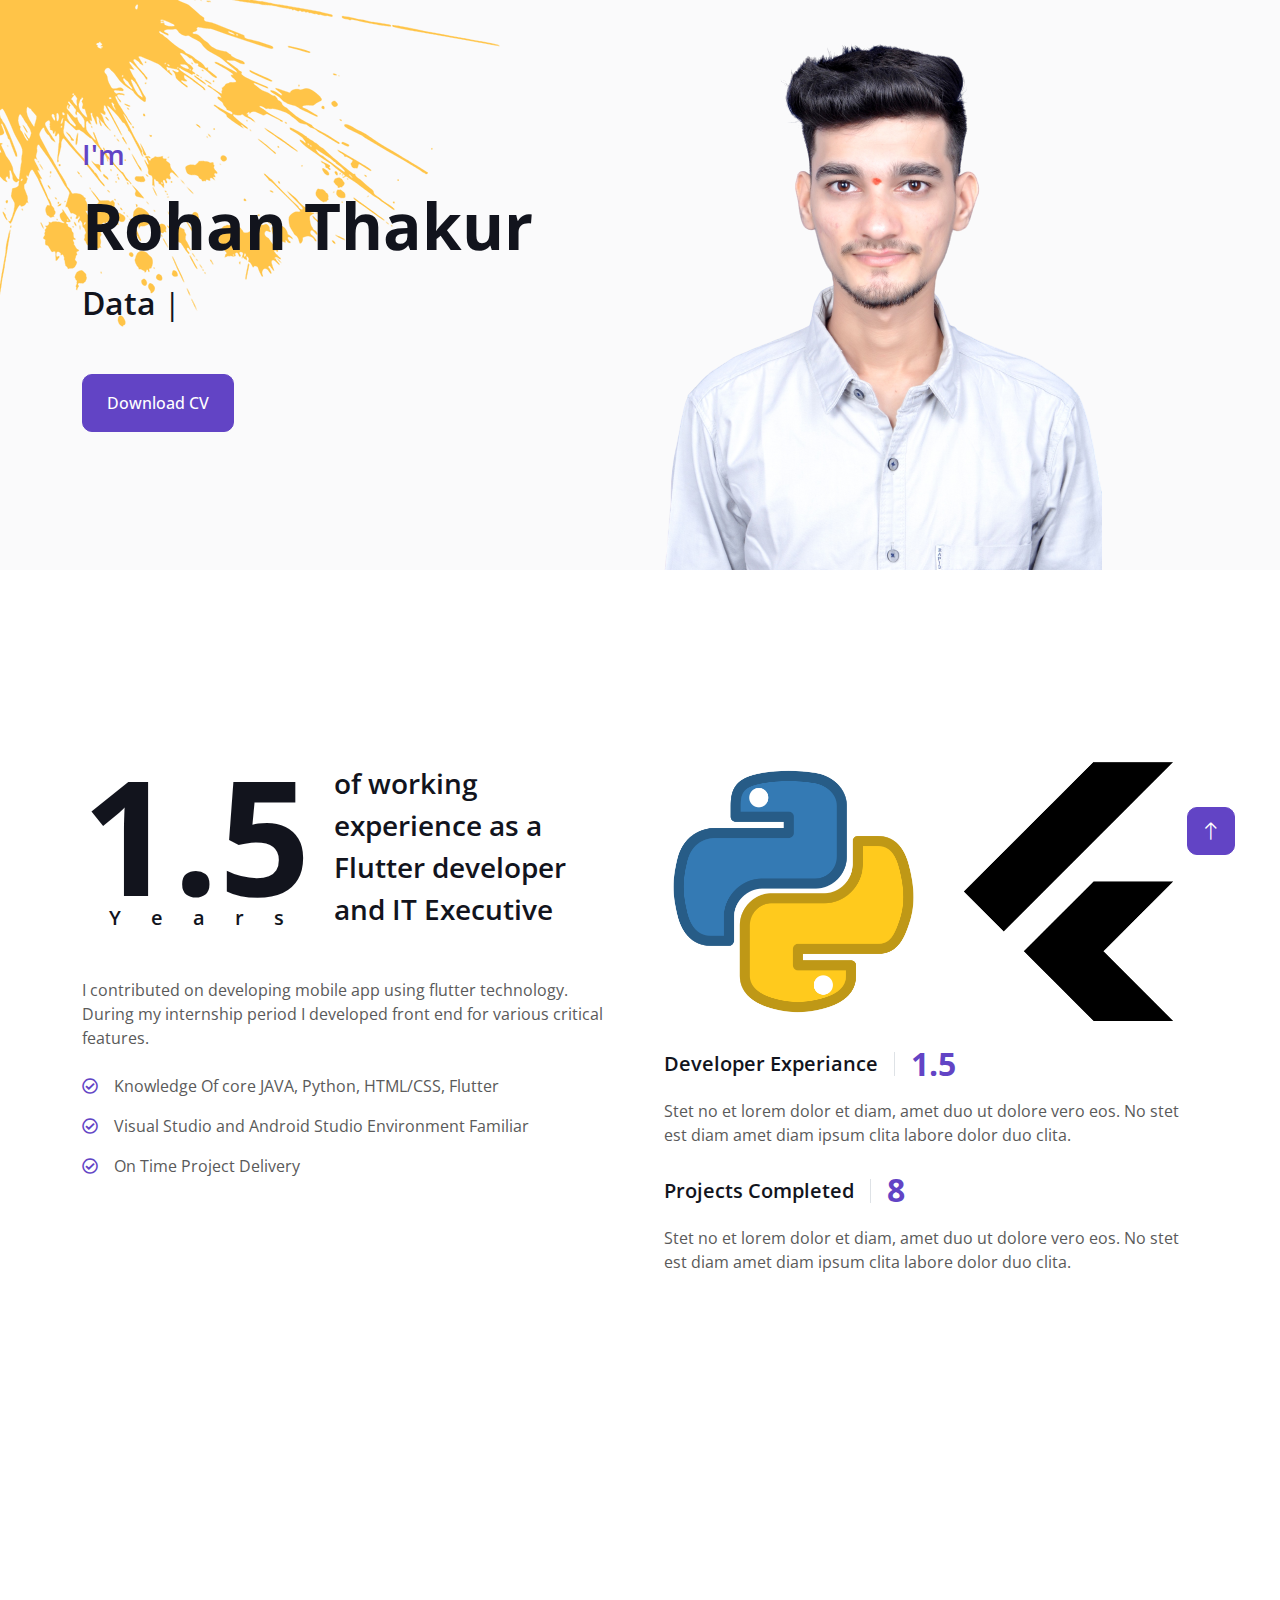
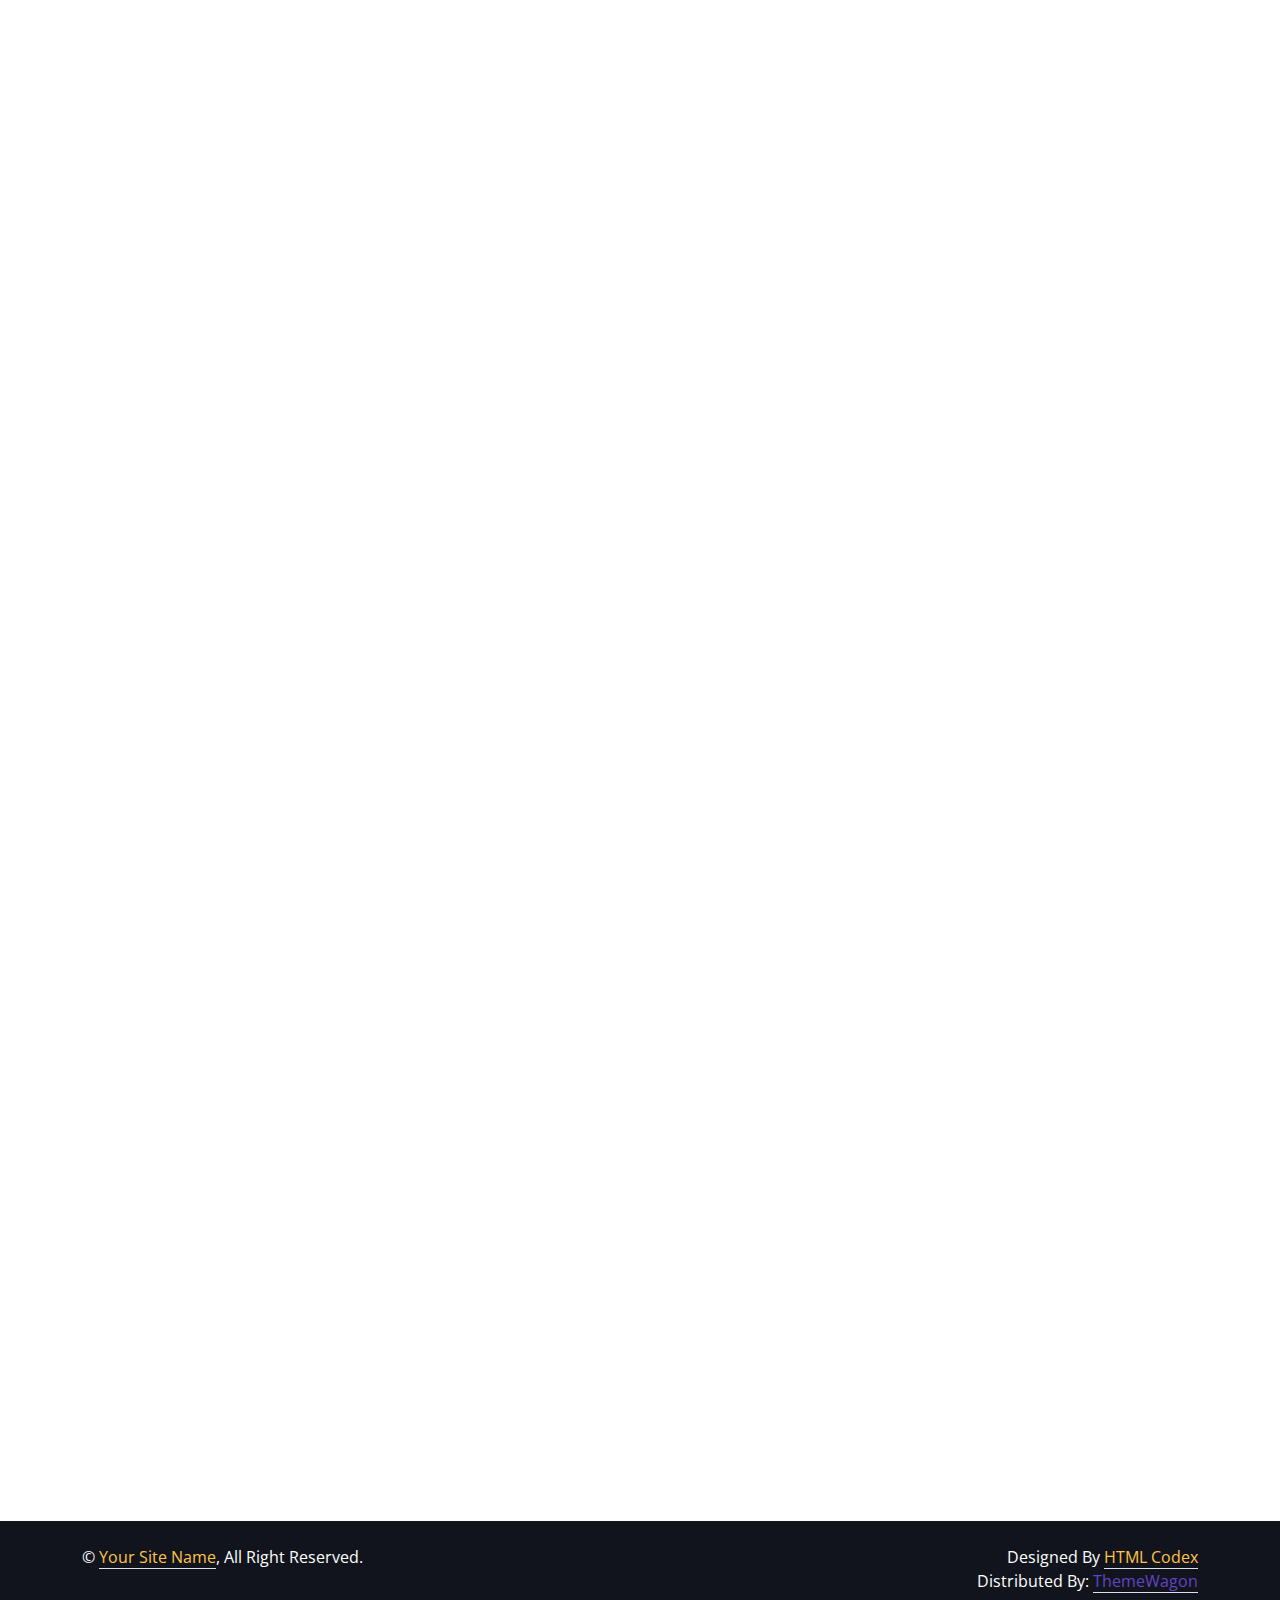
==== index.html @ e4839eb9 "first commit" ====
<!DOCTYPE html>
<html lang="en">

<head>
    <meta charset="utf-8">
    <title>Rohan Portfolio</title>
    <meta content="width=device-width, initial-scale=1.0" name="viewport">
    <meta content="" name="keywords">
    <meta content="" name="description">

    <!-- Favicon -->
    <link href="img/favicon.ico" rel="icon">

    <!-- Google Web Fonts -->
    <link rel="preconnect" href="https://fonts.googleapis.com">
    <link rel="preconnect" href="https://fonts.gstatic.com" crossorigin>
    <link href="https://fonts.googleapis.com/css2?family=Open+Sans:wght@400;500;600;700;800&display=swap" rel="stylesheet"> 

    <!-- Icon Font Stylesheet -->
    <link href="https://cdnjs.cloudflare.com/ajax/libs/font-awesome/5.10.0/css/all.min.css" rel="stylesheet">
    <link href="https://cdn.jsdelivr.net/npm/bootstrap-icons@1.4.1/font/bootstrap-icons.css" rel="stylesheet">

    <!-- Libraries Stylesheet -->
    <link href="lib/animate/animate.min.css" rel="stylesheet">
    <link href="lib/lightbox/css/lightbox.min.css" rel="stylesheet">
    <link href="lib/owlcarousel/assets/owl.carousel.min.css" rel="stylesheet">

    <!-- Customized Bootstrap Stylesheet -->
    <link href="css/bootstrap.min.css" rel="stylesheet">

    <!-- Template Stylesheet -->
    <link href="css/style.css" rel="stylesheet">
</head>

<body data-bs-spy="scroll" data-bs-target=".navbar" data-bs-offset="51">
    <!-- Spinner Start -->
    <div id="spinner" class="show bg-white position-fixed translate-middle w-100 vh-100 top-50 start-50 d-flex align-items-center justify-content-center">
        <div class="spinner-border text-primary" style="width: 3rem; height: 3rem;" role="status">
            <span class="sr-only">Loading...</span>
        </div>
    </div>
    <!-- Spinner End -->


    <!-- Navbar Start -->
    <nav class="navbar navbar-expand-lg bg-white navbar-light fixed-top shadow py-lg-0 px-4 px-lg-5 wow fadeIn" data-wow-delay="0.1s">
        <a href="index.html" class="navbar-brand d-block d-lg-none">
            <h1 class="text-primary fw-bold m-0">Rohan Thakur</h1>
        </a>
        <button type="button" class="navbar-toggler" data-bs-toggle="collapse" data-bs-target="#navbarCollapse">
            <span class="navbar-toggler-icon"></span>
        </button>
        <div class="collapse navbar-collapse justify-content-between py-4 py-lg-0" id="navbarCollapse">
            <div class="navbar-nav ms-auto py-0">
                <a href="#about" class="nav-item nav-link">About</a>
                <a href="#skill" class="nav-item nav-link">Skills</a>
            </div>
            <a href="index.html" class="navbar-brand bg-secondary py-3 px-4 mx-3 d-none d-lg-block">
                <h1 class="text-primary fw-bold m-0">Rohan Thakur</h1>
            </a>
            <div class="navbar-nav me-auto py-0">
                <a href="#project" class="nav-item nav-link">Projects</a>
                <a href="#contact" class="nav-item nav-link">Contact</a>
            </div>
        </div>
    </nav>
    <!-- Navbar End -->


    <!-- Header Start -->
    <div class="container-fluid bg-light my-6 mt-0" id="home">
        <div class="container">
            <div class="row g-5 align-items-center">
                <div class="col-lg-6 py-6 pb-0 pt-lg-0">
                    <h3 class="text-primary mb-3">I'm</h3>
                    <h1 class="display-3 mb-3">Rohan Thakur</h1>
                    <h2 class="typed-text-output d-inline"></h2>
                    <div class="typed-text d-none">Data Analyst, Web Developer, Flutter Developer, Python Developer</div>
                    <div class="d-flex align-items-center pt-5">
                        <a href="Rohan_Thakur_Resume.pdf" class="btn btn-primary py-3 px-4 me-5">Download CV</a>
                    </div>
                </div>
                <div class="col-lg-6">
                    <img class="img-fluid" src="img/profile.png" alt="">
                </div>
            </div>
        </div>
    </div>
    <!-- Header End -->

    <!-- About Start -->
    <div class="container-xxl py-6" id="about">
        <div class="container">
            <div class="row g-5">
                <div class="col-lg-6 wow fadeInUp" data-wow-delay="0.1s">
                    <div class="d-flex align-items-center mb-5">
                        <div class="years flex-shrink-0 text-center me-4">
                            <h1 class="display-1 mb-0">1.5</h1>
                            <h5 class="mb-0">Years</h5>
                        </div>
                        <h3 class="lh-base mb-0">of working experience as a Flutter developer and IT Executive</h3>
                    </div>
                    <p class="mb-4">I contributed on developing mobile app using flutter
                        technology. During my internship period I developed front end
                        for various critical features.
                        </p>
                    <p class="mb-3"><i class="far fa-check-circle text-primary me-3"></i>Knowledge Of core JAVA, Python, HTML/CSS, Flutter</p>
                    <p class="mb-3"><i class="far fa-check-circle text-primary me-3"></i>Visual Studio and Android Studio Environment Familiar
                    </p>
                    <p class="mb-3"><i class="far fa-check-circle text-primary me-3"></i>On Time Project Delivery</p>
                </div>
                <div class="col-lg-6 wow fadeInUp" data-wow-delay="0.5s">
                    <div class="row g-3 mb-4">
                        <div class="col-sm-6">
                            <img class="img-fluid rounded" src="img/about-1.png" alt="">
                        </div>
                        <div class="col-sm-6">
                            <img class="img-fluid rounded" src="img/about-2.png" alt="">
                        </div>
                    </div>
                    <div class="d-flex align-items-center mb-3">
                        <h5 class="border-end pe-3 me-3 mb-0">Developer Experiance</h5>
                        <h2 class="text-primary fw-bold mb-0" data-toggle="counter-up">1.5</h2>
                    </div>
                    <p class="mb-4">Stet no et lorem dolor et diam, amet duo ut dolore vero eos. No stet est diam amet diam ipsum clita labore dolor duo clita.</p>
                    <div class="d-flex align-items-center mb-3">
                        <h5 class="border-end pe-3 me-3 mb-0">Projects Completed</h5>
                        <h2 class="text-primary fw-bold mb-0" data-toggle="counter-up">8</h2>
                    </div>
                    <p class="mb-0">Stet no et lorem dolor et diam, amet duo ut dolore vero eos. No stet est diam amet diam ipsum clita labore dolor duo clita.</p>
                </div>
            </div>
        </div>
    </div>
    <!-- About End -->


    <!-- Expertise Start -->
    <div class="container-xxl py-6 pb-5" id="skill">
        <div class="container">
            <div class="row g-5">
                <div class="col-lg-6 wow fadeInUp" data-wow-delay="0.1s">
                    <h1 class="display-5 mb-5">Skills & Experience</h1>
                    <p class="mb-4">Stet no et lorem dolor et diam, amet duo ut dolore vero eos. No stet est diam rebum amet diam ipsum clita dolor duo clita sit.</p>
                    <h3 class="mb-4">My Skills</h3>
                    <div class="row align-items-center">
                        <div class="col-md-6">
                            <div class="skill mb-4">
                                <div class="d-flex justify-content-between">
                                    <h6 class="font-weight-bold">HTML</h6>
                                    <h6 class="font-weight-bold">95%</h6>
                                </div>
                                <div class="progress">
                                    <div class="progress-bar bg-primary" role="progressbar" aria-valuenow="95" aria-valuemin="0" aria-valuemax="100"></div>
                                </div>
                            </div>
                            <div class="skill mb-4">
                                <div class="d-flex justify-content-between">
                                    <h6 class="font-weight-bold">CSS</h6>
                                    <h6 class="font-weight-bold">90%</h6>
                                </div>
                                <div class="progress">
                                    <div class="progress-bar bg-danger" role="progressbar" aria-valuenow="90" aria-valuemin="0" aria-valuemax="100"></div>
                                </div>
                            </div>
                            <div class="skill mb-4">
                                <div class="d-flex justify-content-between">
                                    <h6 class="font-weight-bold">JavaScript</h6>
                                    <h6 class="font-weight-bold">95%</h6>
                                </div>
                                <div class="progress">
                                    <div class="progress-bar bg-dark" role="progressbar" aria-valuenow="95" aria-valuemin="0" aria-valuemax="100"></div>
                                </div>
                            </div>  
                        </div>
                        <div class="col-md-6">
                            <div class="skill mb-4">
                                <div class="d-flex justify-content-between">
                                    <h6 class="font-weight-bold">Wordpress</h6>
                                    <h6 class="font-weight-bold">90%</h6>
                                </div>
                                <div class="progress">
                                    <div class="progress-bar bg-danger" role="progressbar" aria-valuenow="90" aria-valuemin="0" aria-valuemax="100"></div>
                                </div>
                            </div>
                            <div class="skill mb-4">
                                <div class="d-flex justify-content-between">
                                    <h6 class="font-weight-bold">Python</h6>
                                    <h6 class="font-weight-bold">85%</h6>
                                </div>
                                <div class="progress">
                                    <div class="progress-bar bg-warning" role="progressbar" aria-valuenow="85" aria-valuemin="0" aria-valuemax="100"></div>
                                </div>
                            </div>
                           
                            <div class="skill mb-4">
                                <div class="d-flex justify-content-between">
                                    <h6 class="font-weight-bold">Flutter</h6>
                                    <h6 class="font-weight-bold">85%</h6>
                                </div>
                                <div class="progress">
                                    <div class="progress-bar bg-info" role="progressbar" aria-valuenow="85" aria-valuemin="0" aria-valuemax="100"></div>
                                </div>
                            </div>
                        </div>
                    </div>
                </div>
                <div class="col-lg-6 wow fadeInUp" data-wow-delay="0.5s">
                    <ul class="nav nav-pills rounded border border-2 border-primary mb-5">
                        <li class="nav-item w-50">
                            <button class="nav-link w-100 py-3 fs-5 active" data-bs-toggle="pill" href="#tab-1">Experience</button>
                        </li>
                        <li class="nav-item w-50">
                            <button class="nav-link w-100 py-3 fs-5" data-bs-toggle="pill" href="#tab-2">Education</button>
                        </li>
                    </ul>
                    <div class="tab-content">
                        <div id="tab-1" class="tab-pane fade show p-0 active">
                            <div class="row gy-5 gx-4">
                                <div class="col-sm-6">
                                    <h5>Flutter Developer</h5>
                                    <hr class="text-primary my-2">
                                    <p class="text-primary mb-1">2021 - 2022</p>
                                    <h6 class="mb-0">O2BIZZ Solutions</h6>
                                </div>
                                <div class="col-sm-6">
                                    <h5>IT Executive</h5>
                                    <hr class="text-primary my-2">
                                    <p class="text-primary mb-1">2022 - 2024</p>
                                    <h6 class="mb-0">EdIndia Foundation</h6>
                                </div>
                               
                            </div>
                        </div>
                        <div id="tab-2" class="tab-pane fade show p-0">
                            <div class="row gy-5 gx-4">
                                <div class="col-sm-6">
                                    <h5>Secondary School Certificate</h5>
                                    <hr class="text-primary my-2">
                                    <p class="text-primary mb-1">2015 - 2015</p>
                                    <h6 class="mb-0">Maharashtra State Board</h6>
                                </div>
                                <div class="col-sm-6">
                                    <h5>Higher Secondary School Certificate</h5>
                                    <hr class="text-primary my-2">
                                    <p class="text-primary mb-1">2015 - 2017</p>
                                    <h6 class="mb-0">Maharashtra State Board</h6>
                                </div>
                                <div class="col-sm-6">
                                    <h5>Bachler's</h5>
                                    <hr class="text-primary my-2">
                                    <p class="text-primary mb-1">2017 - 2020</p>
                                    <h6 class="mb-0">CKT, Panvel</h6>
                                </div>
                                <div class="col-sm-6">
                                    <h5>Master's</h5>
                                    <hr class="text-primary my-2">
                                    <p class="text-primary mb-1">2020 - 2022</p>
                                    <h6 class="mb-0">SIES, Nerul</h6>
                                </div>
                            </div>
                        </div>
                    </div>
                </div>
            </div>
        </div>
    </div>
    <!-- Expertise End -->


    <!-- Projects Start -->
    <div class="container-xxl py-6 pt-5" id="project">
        <div class="container">
            <div class="row g-5 mb-5 align-items-center wow fadeInUp" data-wow-delay="0.1s">
                <div class="col-lg-6">
                    <h1 class="display-5 mb-0">My Projects</h1>
                </div>
                <div class="col-lg-6 text-lg-end">
                    <ul class="list-inline mx-n3 mb-0" id="portfolio-flters">
                        <li class="mx-3 active" data-filter="*">All Projects</li>
                        <li class="mx-3" data-filter=".first">C#</li>
                        <li class="mx-3" data-filter=".second">Python</li>
                        <li class="mx-3" data-filter=".third">Flutter</li>

                    </ul>
                </div>
            </div>
            <div class="row g-4 portfolio-container wow fadeInUp" data-wow-delay="0.1s">
                <div class="col-lg-4 col-md-6 portfolio-item first">
                    <div class="portfolio-img rounded overflow-hidden">
                        <img class="img-fluid" src="img/project-1.jpg" alt="">
                        <div class="portfolio-btn">
                            <a class="btn btn-lg-square btn-outline-secondary border-2 mx-1" href="img/project-1.jpg" data-lightbox="portfolio"><i class="fa fa-eye"></i></a>
                            <a class="btn btn-lg-square btn-outline-secondary border-2 mx-1" href=""><i class="fa fa-link"></i></a>
                        </div>
                    </div>
                </div>
                <div class="col-lg-4 col-md-6 portfolio-item second">
                    <div class="portfolio-img rounded overflow-hidden">
                        <img class="img-fluid" src="img/project-2.jpg" alt="">
                        <div class="portfolio-btn">
                            <a class="btn btn-lg-square btn-outline-secondary border-2 mx-1" href="img/project-2.jpg" data-lightbox="portfolio"><i class="fa fa-eye"></i></a>
                            <a class="btn btn-lg-square btn-outline-secondary border-2 mx-1" href=""><i class="fa fa-link"></i></a>
                        </div>
                    </div>
                </div>
                <div class="col-lg-4 col-md-6 portfolio-item third">
                    <div class="portfolio-img rounded overflow-hidden">
                        <img class="img-fluid" src="img/project-3.jpg" alt="">
                        <div class="portfolio-btn">
                            <a class="btn btn-lg-square btn-outline-secondary border-2 mx-1" href="img/project-3.jpg" data-lightbox="portfolio"><i class="fa fa-eye"></i></a>
                            <a class="btn btn-lg-square btn-outline-secondary border-2 mx-1" href=""><i class="fa fa-link"></i></a>
                        </div>
                    </div>
                </div>
               
            </div>
        </div>
    </div>
    <!-- Projects End -->


    <!-- Contact Start -->
    <div class="container-xxl pb-5" id="contact">
        <div class="container py-5">
            <div class="row g-5 mb-5 wow fadeInUp" data-wow-delay="0.1s">
                <div class="col-lg-6">
                    <h1 class="display-5 mb-0">Let's Work Together</h1>
                </div>
            </div>
            <div class="row g-5">
                <div class="col-lg-5 col-md-6 wow fadeInUp" data-wow-delay="0.1s">
                    <p class="mb-2">My Home:</p>
                    <h3 class="fw-bold">716A, Chirner, Uran, 410206</h3>
                    <hr class="w-100">
                    <p class="mb-2">Call me:</p>
                    <h3 class="fw-bold">+91 9702616558</h3>
                    <hr class="w-100">
                    <p class="mb-2">Mail me:</p>
                    <h3 class="fw-bold">b4.rohan@gmail.com</h3>
                    <hr class="w-100">
                    <p class="mb-2">Follow me:</p>
                    <div class="d-flex pt-2">
                        <a class="btn btn-square btn-primary me-2" href=""><i class="fab fa-twitter"></i></a>
                        <a class="btn btn-square btn-primary me-2" href=""><i class="fab fa-facebook-f"></i></a>
                        <a class="btn btn-square btn-primary me-2" href=""><i class="fab fa-youtube"></i></a>
                        <a class="btn btn-square btn-primary me-2" href=""><i class="fab fa-linkedin-in"></i></a>
                    </div>
                </div>
                <div class="col-lg-7 col-md-6 wow fadeInUp" data-wow-delay="0.5s">
                    <div class="container-xxl pt-5 px-0">
                        <div class="bg-dark">
                            <iframe
                            src="https://www.google.com/maps/embed?pb=!1m18!1m12!1m3!1d3001156.4288297426!2d-78.01371936852176!3d42.72876761954724!2m3!1f0!2f0!3f0!3m2!1i1024!2i768!4f13.1!3m3!1m2!1s0x4ccc4bf0f123a5a9%3A0xddcfc6c1de189567!2sNew%20York%2C%20USA!5e0!3m2!1sen!2sbd!4v1603794290143!5m2!1sen!2sbd"
                            frameborder="0" style="width: 100%; height: 450px; border:0;" allowfullscreen="" aria-hidden="false"
                            tabindex="0"></iframe>
                        </div>
                    </div>
                </div>
            </div>
        </div>
    </div>
    <!-- Contact End -->


    <!-- Copyright Start -->
    <div class="container-fluid bg-dark text-white py-4">
            <div class="container">
                <div class="row">
                    <div class="col-md-6 text-center text-md-start mb-3 mb-md-0">
                        &copy; <a class="border-bottom text-secondary" href="#">Your Site Name</a>, All Right Reserved.
                    </div>
                    <div class="col-md-6 text-center text-md-end">
                        <!--/*** This template is free as long as you keep the footer author’s credit link/attribution link/backlink. If you'd like to use the template without the footer author’s credit link/attribution link/backlink, you can purchase the Credit Removal License from "https://htmlcodex.com/credit-removal". Thank you for your support. ***/-->
                        Designed By <a class="border-bottom text-secondary" href="https://htmlcodex.com">HTML Codex</a>
                        <br>Distributed By: <a class="border-bottom" href="https://themewagon.com" target="_blank">ThemeWagon</a>
                    </div>
                </div>
            </div>
        </div>
    </div>
    <!-- Copyright End -->


    <!-- Back to Top -->
    <a href="#" class="btn btn-lg btn-primary btn-lg-square back-to-top"><i class="bi bi-arrow-up"></i></a>


    <!-- JavaScript Libraries -->
    <script src="https://code.jquery.com/jquery-3.4.1.min.js"></script>
    <script src="https://cdn.jsdelivr.net/npm/bootstrap@5.0.0/dist/js/bootstrap.bundle.min.js"></script>
    <script src="lib/wow/wow.min.js"></script>
    <script src="lib/easing/easing.min.js"></script>
    <script src="lib/waypoints/waypoints.min.js"></script>
    <script src="lib/typed/typed.min.js"></script>
    <script src="lib/counterup/counterup.min.js"></script>
    <script src="lib/owlcarousel/owl.carousel.min.js"></script>
    <script src="lib/isotope/isotope.pkgd.min.js"></script>
    <script src="lib/lightbox/js/lightbox.min.js"></script>

    <!-- Template Javascript -->
    <script src="js/main.js"></script>
</body>

</html>
---- css/style.css ----
/********** Template CSS **********/
:root {
    --primary: #6244C5;
    --secondary: #FFC448;
    --light: #FAFAFB;
    --dark: #12141D;
}

.back-to-top {
    position: fixed;
    display: none;
    right: 45px;
    bottom: 45px;
    z-index: 99;
}

.my-6 {
    margin-top: 6rem;
    margin-bottom: 6rem;
}

.py-6 {
    padding-top: 6rem;
    padding-bottom: 6rem;
}


/*** Spinner ***/
#spinner {
    opacity: 0;
    visibility: hidden;
    transition: opacity .5s ease-out, visibility 0s linear .5s;
    z-index: 99999;
}

#spinner.show {
    transition: opacity .5s ease-out, visibility 0s linear 0s;
    visibility: visible;
    opacity: 1;
}


/*** Button ***/
.btn {
    font-weight: 500;
    transition: .5s;
}

.btn.btn-primary,
.btn.btn-secondary {
    color: #FFFFFF;
}

.btn-square {
    width: 38px;
    height: 38px;
}

.btn-sm-square {
    width: 32px;
    height: 32px;
}

.btn-lg-square {
    width: 48px;
    height: 48px;
}

.btn-square,
.btn-sm-square,
.btn-lg-square {
    padding: 0;
    display: flex;
    align-items: center;
    justify-content: center;
    font-weight: normal;
}


/*** Navbar ***/
.navbar.fixed-top {
    display: none;
    transition: .5s;
}

.navbar .navbar-nav .nav-link {
    padding: 20px 15px;
    color: var(--dark);
    font-size: 18px;
    font-weight: 600;
    outline: none;
}

.navbar .navbar-nav .nav-link:hover,
.navbar .navbar-nav .nav-link.active {
    color: var(--primary);
}

@media (max-width: 991.98px) {
    .navbar .navbar-nav .nav-link  {
        padding: 10px 0;
    }
}


/*** Header ***/
#home {
    margin-bottom: 6rem;
    background: url(../img/bg-header.png) left top no-repeat;
}

.typed-cursor {
    font-size: 30px;
    color: var(--dark);
}

.btn-play {
    position: relative;
    display: block;
    box-sizing: content-box;
    width: 16px;
    height: 26px;
    border-radius: 100%;
    border: none;
    outline: none !important;
    padding: 18px 20px 20px 28px;
    background: var(--primary);
}

.btn-play:before {
    content: "";
    position: absolute;
    z-index: 0;
    left: 50%;
    top: 50%;
    transform: translateX(-50%) translateY(-50%);
    display: block;
    width: 60px;
    height: 60px;
    background: var(--primary);
    border-radius: 100%;
    animation: pulse-border 1500ms ease-out infinite;
}

.btn-play:after {
    content: "";
    position: absolute;
    z-index: 1;
    left: 50%;
    top: 50%;
    transform: translateX(-50%) translateY(-50%);
    display: block;
    width: 60px;
    height: 60px;
    background: #FFFFFF;
    border-radius: 100%;
    transition: all 200ms;
}

.btn-play span {
    display: block;
    position: relative;
    z-index: 3;
    width: 0;
    height: 0;
    left: -1px;
    border-left: 16px solid var(--primary);
    border-top: 11px solid transparent;
    border-bottom: 11px solid transparent;
}

@keyframes pulse-border {
    0% {
        transform: translateX(-50%) translateY(-50%) translateZ(0) scale(1);
        opacity: 1;
    }

    100% {
        transform: translateX(-50%) translateY(-50%) translateZ(0) scale(2);
        opacity: 0;
    }
}

.modal-video .modal-dialog {
    position: relative;
    max-width: 800px;
    margin: 60px auto 0 auto;
}

.modal-video .modal-body {
    position: relative;
    padding: 0px;
}

.modal-video .close {
    position: absolute;
    width: 30px;
    height: 30px;
    right: 0px;
    top: -30px;
    z-index: 999;
    font-size: 30px;
    font-weight: normal;
    color: #FFFFFF;
    background: #000000;
    opacity: 1;
}


/*** About ***/
#about .years .display-1 {
    font-size: 10rem;
    line-height: 9rem;
}

#about .years h5 {
    letter-spacing: 30px;
    margin-right: -30px;
}


/*** Skills ***/
#skill .progress {
    height: 5px;
    border-radius: 5px;
}

#skill .progress .progress-bar {
    width: 0px;
    border-radius: 5px;
    transition: 3s;
}

#skill .nav-pills .nav-link {
    color: var(--dark);
}

#skill .nav-pills .nav-link.active {
    color: #FFFFFF;
}

#skill .tab-content hr {
    width: 30px;
}


/*** Service ***/
.service-item .bg-icon {
    width: 100px;
    height: 100px;
    display: flex;
    align-items: center;
    justify-content: center;
    background: url(../img/bg-icon.png) center center no-repeat;
    background-size: cover;
}


/*** Project Portfolio ***/
#portfolio-flters li {
    display: inline-block;
    font-weight: 500;
    color: var(--dark);
    cursor: pointer;
    transition: .5s;
    border-bottom: 2px solid transparent;
}

#portfolio-flters li:hover,
#portfolio-flters li.active {
    color: var(--primary);
    border-color: var(--primary);
}

.portfolio-img {
    position: relative;
}

.portfolio-btn {
    position: absolute;
    width: 100%;
    height: 100%;
    top: 0;
    left: 0;
    background: rgba(98, 68, 197, .9);
    display: flex;
    align-items: flex-end;
    justify-content: flex-start;
    padding: 30px;
    padding-bottom: 100px !important;
    opacity: 0;
    transition: .5s;
}

.portfolio-item:hover .portfolio-btn {
    opacity: 1;
    padding-bottom: 30px !important;
}


/*** Team ***/
.team-item img {
    transition: .5s;
}

.team-item:hover img {
    opacity: .7;
}

.team-item .team-text {
    position: absolute;
    left: 0;
    right: 60px;
    bottom: 30px;
    display: flex;
    align-items: center;
    justify-content: space-between;
    opacity: 0;
    transition: .5s;
}

.team-item:hover .team-text {
    right: 30px;
    opacity: 1;
}

.team-item .team-text div {
    transition: .5s;
}

.team-item:hover .team-text div {
    margin-left: 30px;
}


/*** Testimonial ***/
.testimonial-left,
.testimonial-right {
    position: relative;
}

.testimonial-left img,
.testimonial-right img {
    position: absolute;
    padding: 5px;
    border: 1px solid var(--secondary);
    border-radius: 70px;
}

.testimonial-left img:nth-child(1),
.testimonial-right img:nth-child(3) {
    width: 70px;
    height: 70px;
    top: 10%;
    left: 50%;
    transform: translateX(-50%);
}

.testimonial-left img:nth-child(2),
.testimonial-right img:nth-child(2) {
    width: 60px;
    height: 60px;
    top: 50%;
    left: 10%;
    transform: translateY(-50%);
}

.testimonial-left img:nth-child(3),
.testimonial-right img:nth-child(1) {
    width: 50px;
    height: 50px;
    bottom: 10%;
    right: 10%;
}

.testimonial-carousel .owl-item img {
    width: 120px;
    height: 120px;
}

.testimonial-carousel .testimonial-icon {
    position: absolute;
    width: 40px;
    height: 40px;
    left: 50%;
    bottom: -15px;
    transform: translateX(-50%);
    display: flex;
    align-items: center;
    justify-content: center;
    background: #FFFFFF;
    border: 1px solid var(--secondary);
    border-radius: 60px;
}

.testimonial-carousel .owl-dots {
    height: 40px;
    margin-top: 25px;
    display: flex;
    align-items: center;
    justify-content: center;
}

.testimonial-carousel .owl-dot {
    position: relative;
    display: inline-block;
    margin: 0 5px;
    width: 30px;
    height: 30px;
    background: #FFFFFF;
    border: 2px solid var(--secondary);
    border-radius: 30px;
    transition: .5s;
}

.testimonial-carousel .owl-dot::after {
    position: absolute;
    content: "";
    width: 16px;
    height: 16px;
    top: 5px;
    left: 5px;
    border-radius: 16px;
    background: var(--secondary);
    transition: .5s;
}

.testimonial-carousel .owl-dot.active::after {
    background: var(--primary);
}
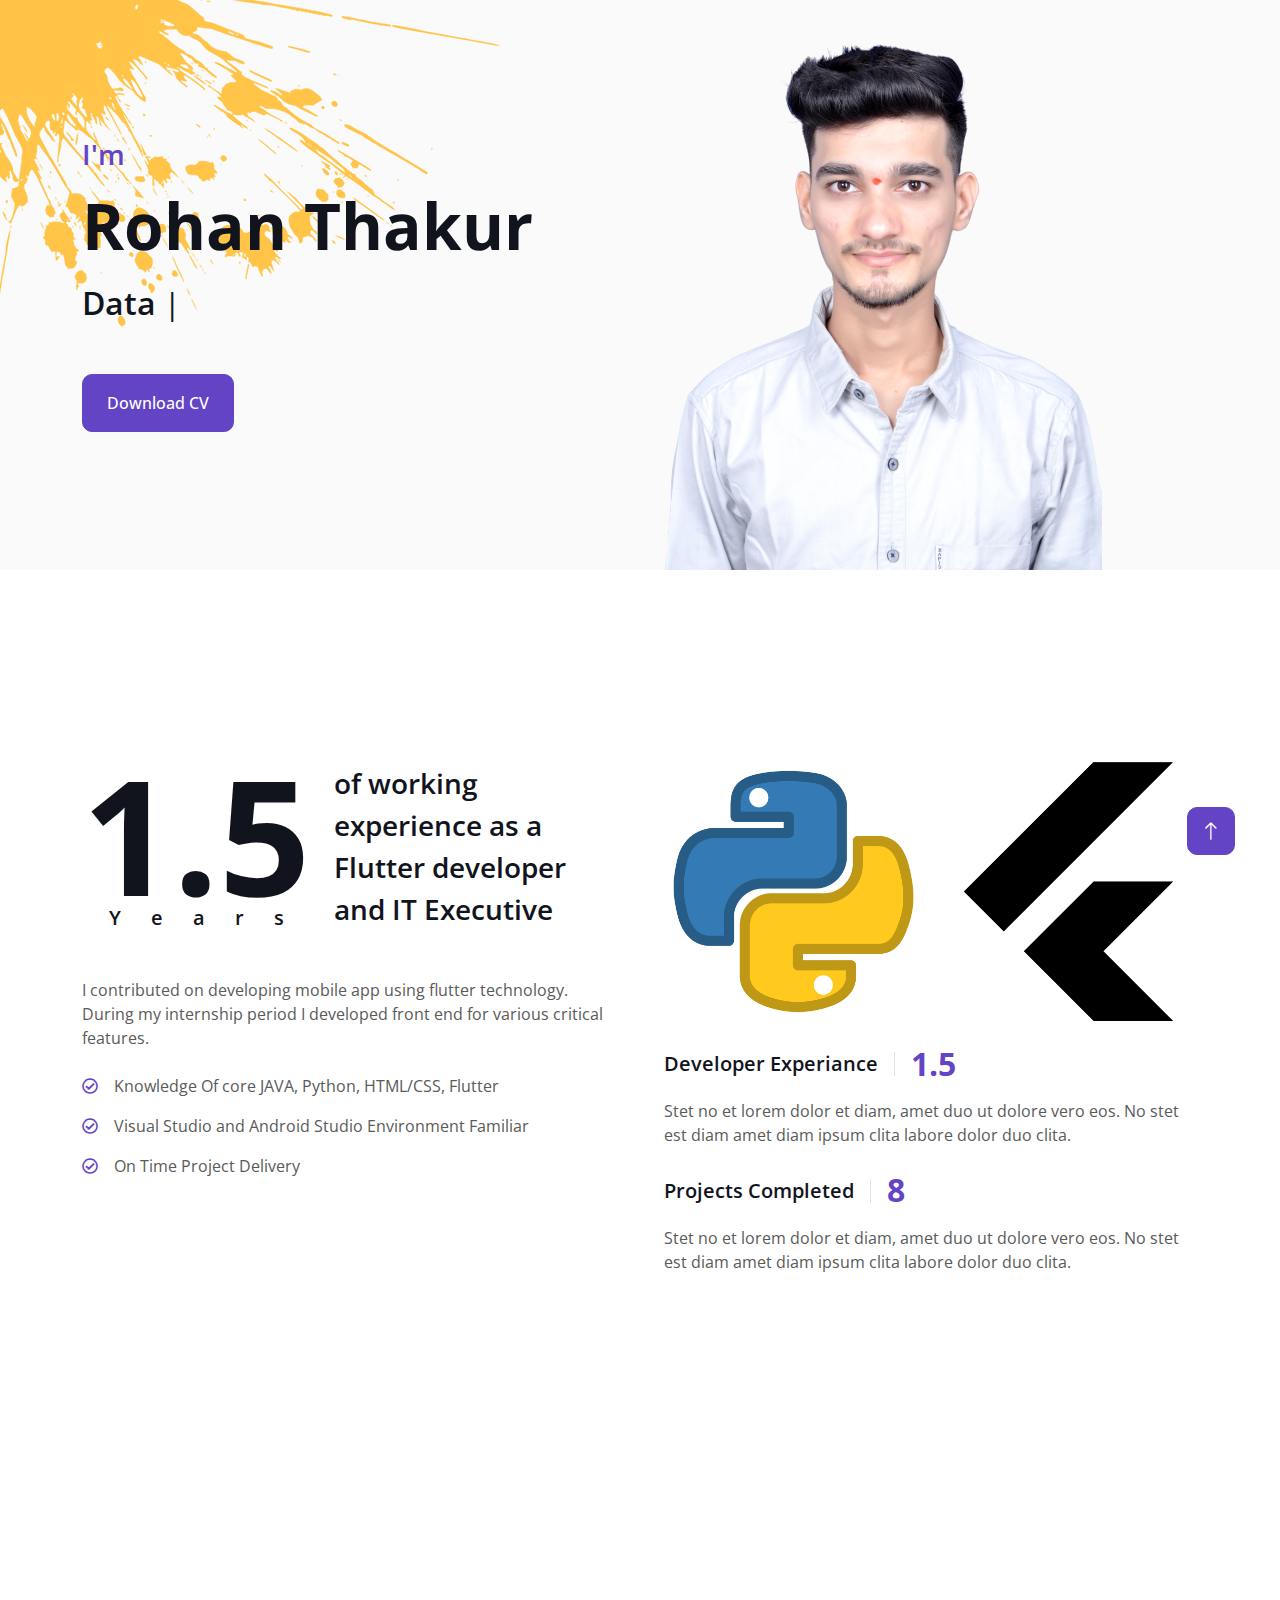
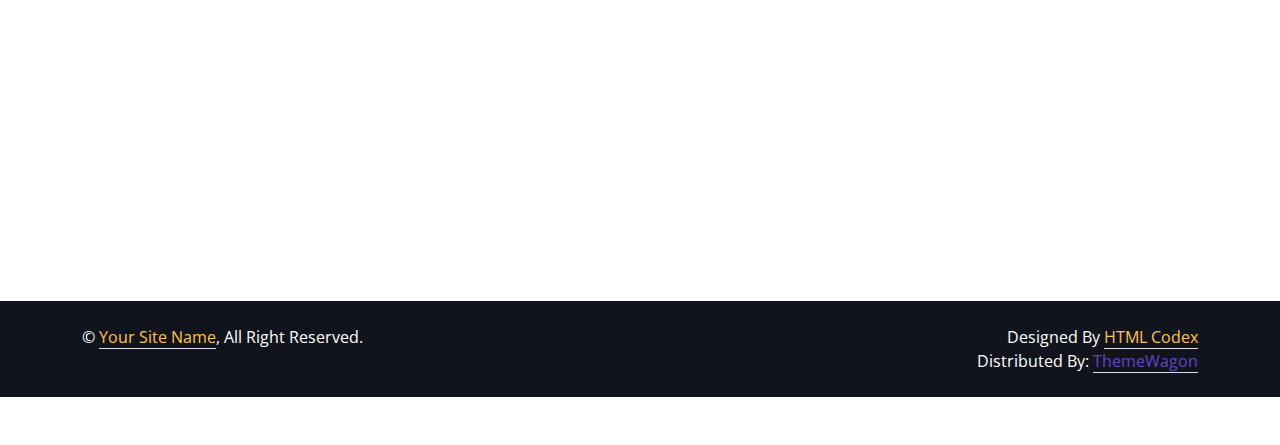
==== commit 2b7869dd: "change 1" ====
--- a/index.html
+++ b/index.html
@@ -313,7 +313,33 @@
                         </div>
                     </div>
                 </div>
-               
+                <div class="col-lg-4 col-md-6 portfolio-item second">
+                    <div class="portfolio-img rounded overflow-hidden">
+                        <img class="img-fluid" src="img/project-4.jpg" alt="">
+                        <div class="portfolio-btn">
+                            <a class="btn btn-lg-square btn-outline-secondary border-2 mx-1" href="img/project-4.jpg" data-lightbox="portfolio"><i class="fa fa-eye"></i></a>
+                            <a class="btn btn-lg-square btn-outline-secondary border-2 mx-1" href=""><i class="fa fa-link"></i></a>
+                        </div>
+                    </div>
+                </div>
+                <div class="col-lg-4 col-md-6 portfolio-item first">
+                    <div class="portfolio-img rounded overflow-hidden">
+                        <img class="img-fluid" src="img/project-3.jpg" alt="">
+                        <div class="portfolio-btn">
+                            <a class="btn btn-lg-square btn-outline-secondary border-2 mx-1" href="img/project-3.jpg" data-lightbox="portfolio"><i class="fa fa-eye"></i></a>
+                            <a class="btn btn-lg-square btn-outline-secondary border-2 mx-1" href=""><i class="fa fa-link"></i></a>
+                        </div>
+                    </div>
+                </div>
+                <div class="col-lg-4 col-md-6 portfolio-item third">
+                    <div class="portfolio-img rounded overflow-hidden">
+                        <img class="img-fluid" src="img/project-6.jpg" alt="">
+                        <div class="portfolio-btn">
+                            <a class="btn btn-lg-square btn-outline-secondary border-2 mx-1" href="img/project-6.jpg" data-lightbox="portfolio"><i class="fa fa-eye"></i></a>
+                            <a class="btn btn-lg-square btn-outline-secondary border-2 mx-1" href=""><i class="fa fa-link"></i></a>
+                        </div>
+                    </div>
+                </div>
             </div>
         </div>
     </div>
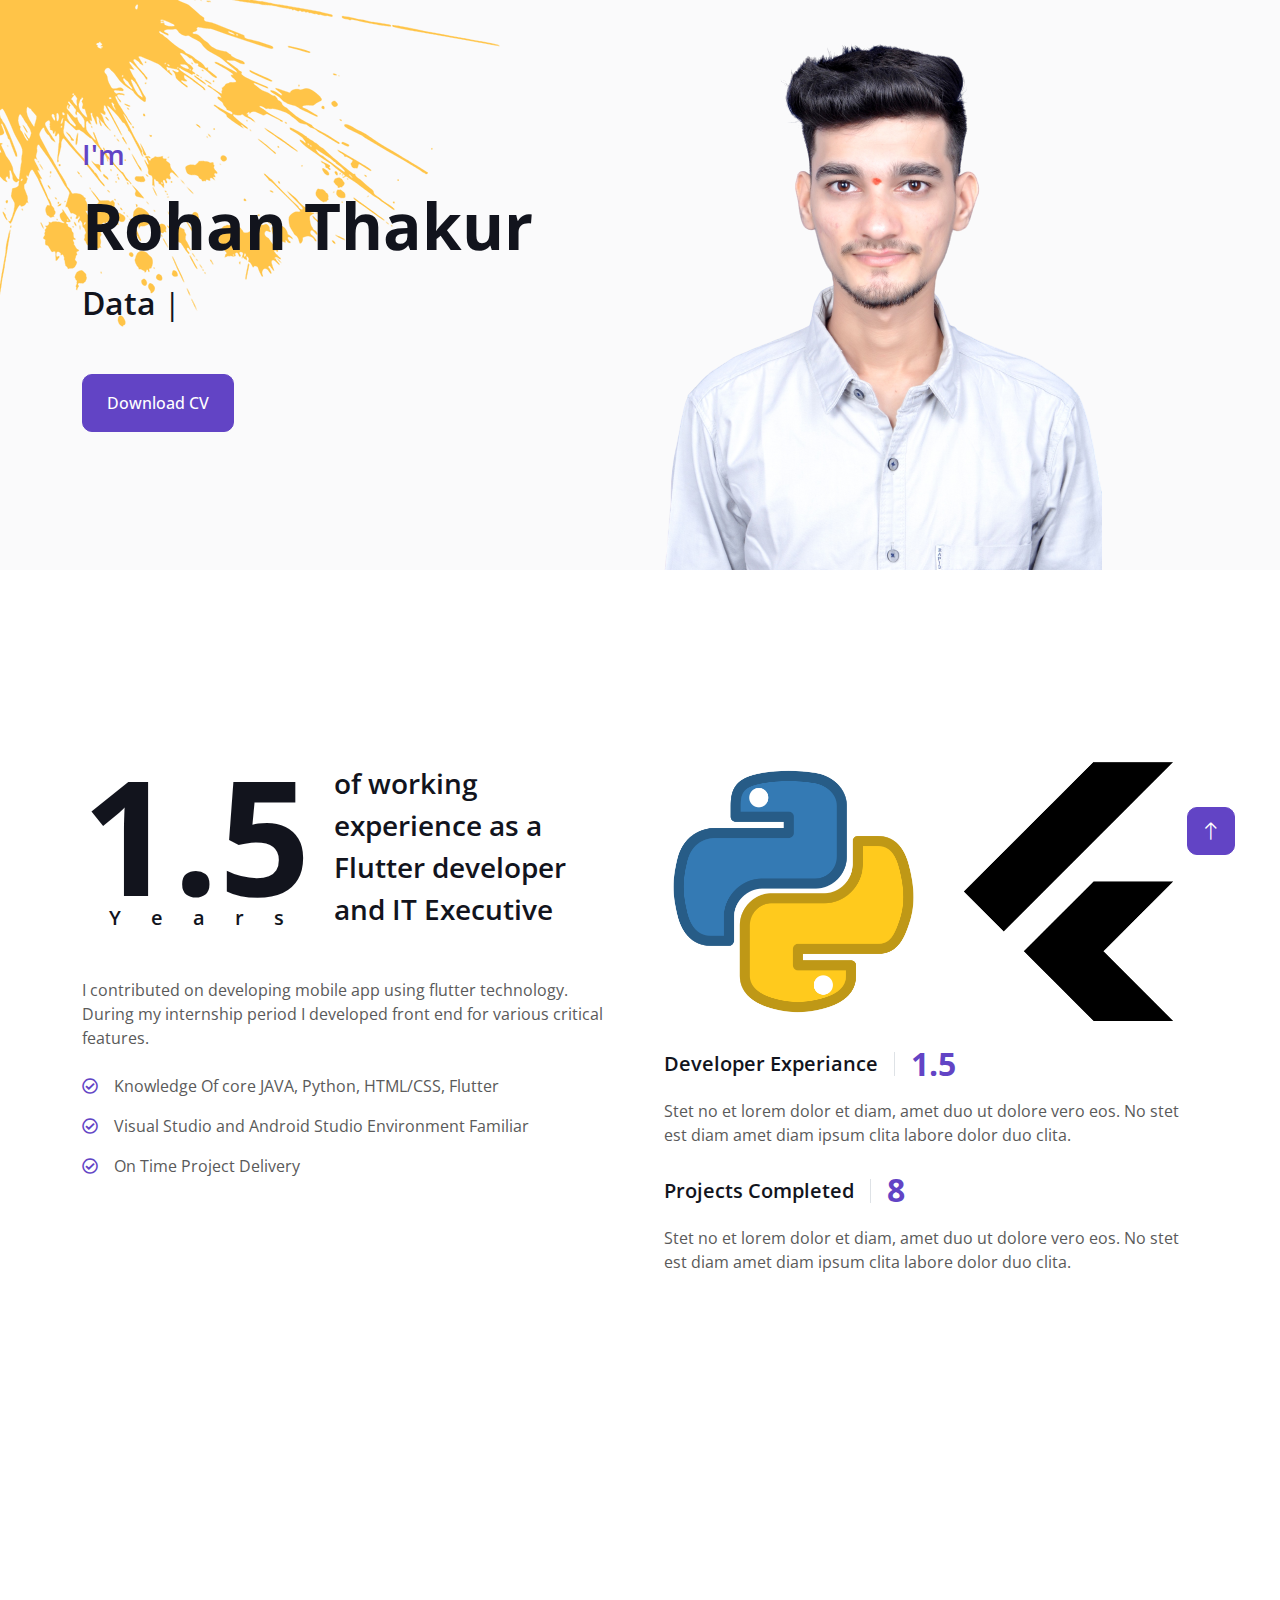
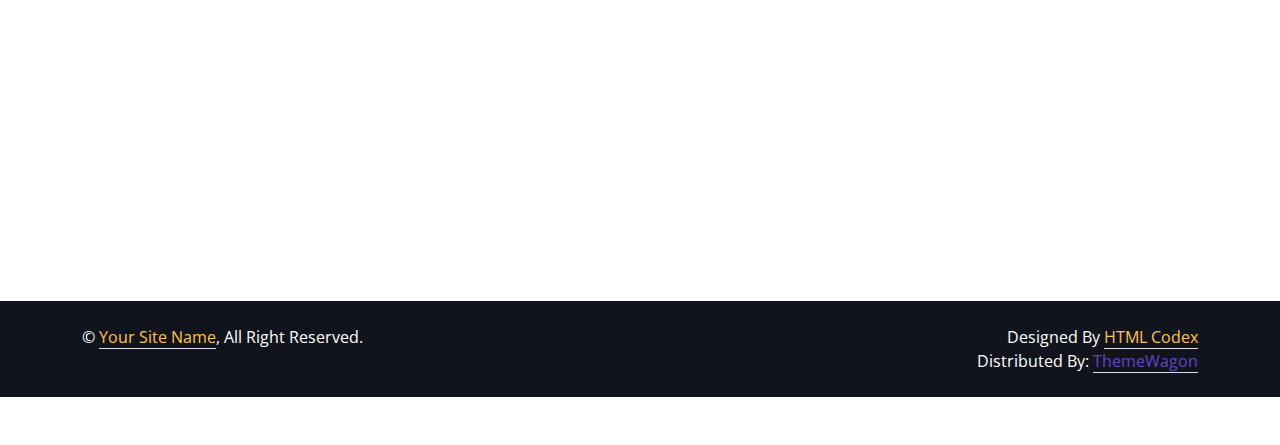
==== commit e53b0ee8: "link chnage" ====
--- a/index.html
+++ b/index.html
@@ -367,19 +367,16 @@
                     <hr class="w-100">
                     <p class="mb-2">Follow me:</p>
                     <div class="d-flex pt-2">
-                        <a class="btn btn-square btn-primary me-2" href=""><i class="fab fa-twitter"></i></a>
-                        <a class="btn btn-square btn-primary me-2" href=""><i class="fab fa-facebook-f"></i></a>
-                        <a class="btn btn-square btn-primary me-2" href=""><i class="fab fa-youtube"></i></a>
-                        <a class="btn btn-square btn-primary me-2" href=""><i class="fab fa-linkedin-in"></i></a>
+                        <a class="btn btn-square btn-primary me-2" href="https://twitter.com/thakurrohan476"><i class="fab fa-twitter"></i></a>
+                        <a class="btn btn-square btn-primary me-2" href="https://www.facebook.com/darkginka"><i class="fab fa-facebook-f"></i></a>
+                        <a class="btn btn-square btn-primary me-2" href="https://www.instagram.com/iam_thakur__/"><i class="fab fa-instagram"></i></a>
+                        <a class="btn btn-square btn-primary me-2" href="https://www.linkedin.com/in/rohan-kiran-thakur/"><i class="fab fa-linkedin-in"></i></a>
                     </div>
                 </div>
                 <div class="col-lg-7 col-md-6 wow fadeInUp" data-wow-delay="0.5s">
                     <div class="container-xxl pt-5 px-0">
                         <div class="bg-dark">
-                            <iframe
-                            src="https://www.google.com/maps/embed?pb=!1m18!1m12!1m3!1d3001156.4288297426!2d-78.01371936852176!3d42.72876761954724!2m3!1f0!2f0!3f0!3m2!1i1024!2i768!4f13.1!3m3!1m2!1s0x4ccc4bf0f123a5a9%3A0xddcfc6c1de189567!2sNew%20York%2C%20USA!5e0!3m2!1sen!2sbd!4v1603794290143!5m2!1sen!2sbd"
-                            frameborder="0" style="width: 100%; height: 450px; border:0;" allowfullscreen="" aria-hidden="false"
-                            tabindex="0"></iframe>
+                            <iframe src="https://www.google.com/maps/embed?pb=!1m18!1m12!1m3!1d943.8600604919865!2d73.05311812918055!3d18.86754096824615!2m3!1f0!2f0!3f0!3m2!1i1024!2i768!4f13.1!3m3!1m2!1s0x3be7df6e649a5e9d%3A0x71d2cce48ab74778!2sRohan%20Thakur%20Home!5e0!3m2!1sen!2sin!4v1660116796197!5m2!1sen!2sin" width="600" height="450" style="border:0;" allowfullscreen="" loading="lazy" referrerpolicy="no-referrer-when-downgrade"></iframe>
                         </div>
                     </div>
                 </div>
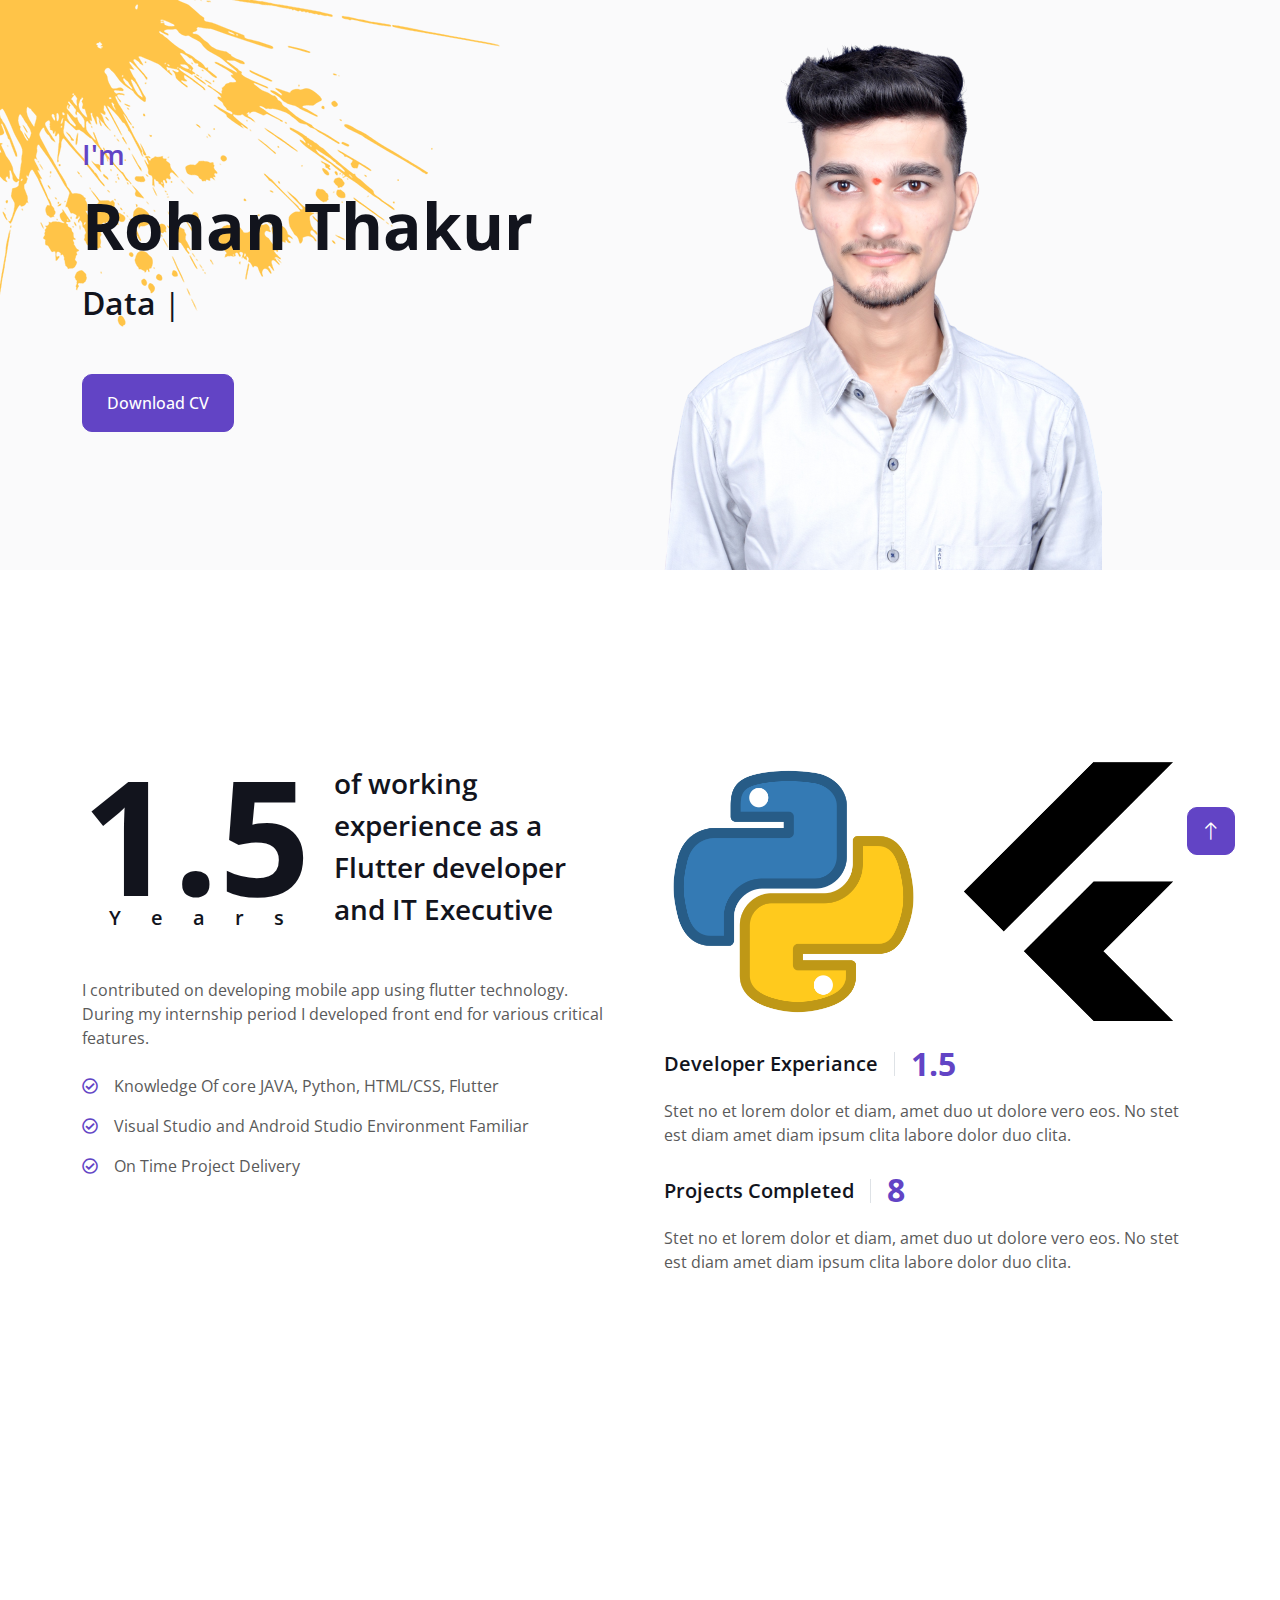
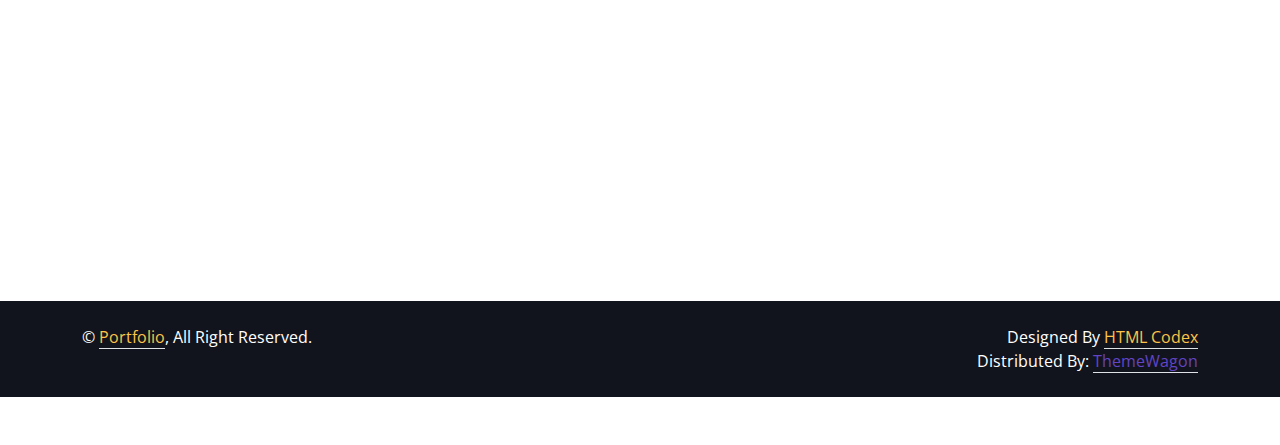
==== commit e337fadb: "Update index.html" ====
--- a/index.html
+++ b/index.html
@@ -391,7 +391,7 @@
             <div class="container">
                 <div class="row">
                     <div class="col-md-6 text-center text-md-start mb-3 mb-md-0">
-                        &copy; <a class="border-bottom text-secondary" href="#">Your Site Name</a>, All Right Reserved.
+                        &copy; <a class="border-bottom text-secondary" href="#">Portfolio</a>, All Right Reserved.
                     </div>
                     <div class="col-md-6 text-center text-md-end">
                         <!--/*** This template is free as long as you keep the footer author’s credit link/attribution link/backlink. If you'd like to use the template without the footer author’s credit link/attribution link/backlink, you can purchase the Credit Removal License from "https://htmlcodex.com/credit-removal". Thank you for your support. ***/-->
@@ -425,4 +425,4 @@
     <script src="js/main.js"></script>
 </body>
 
-</html>+</html>
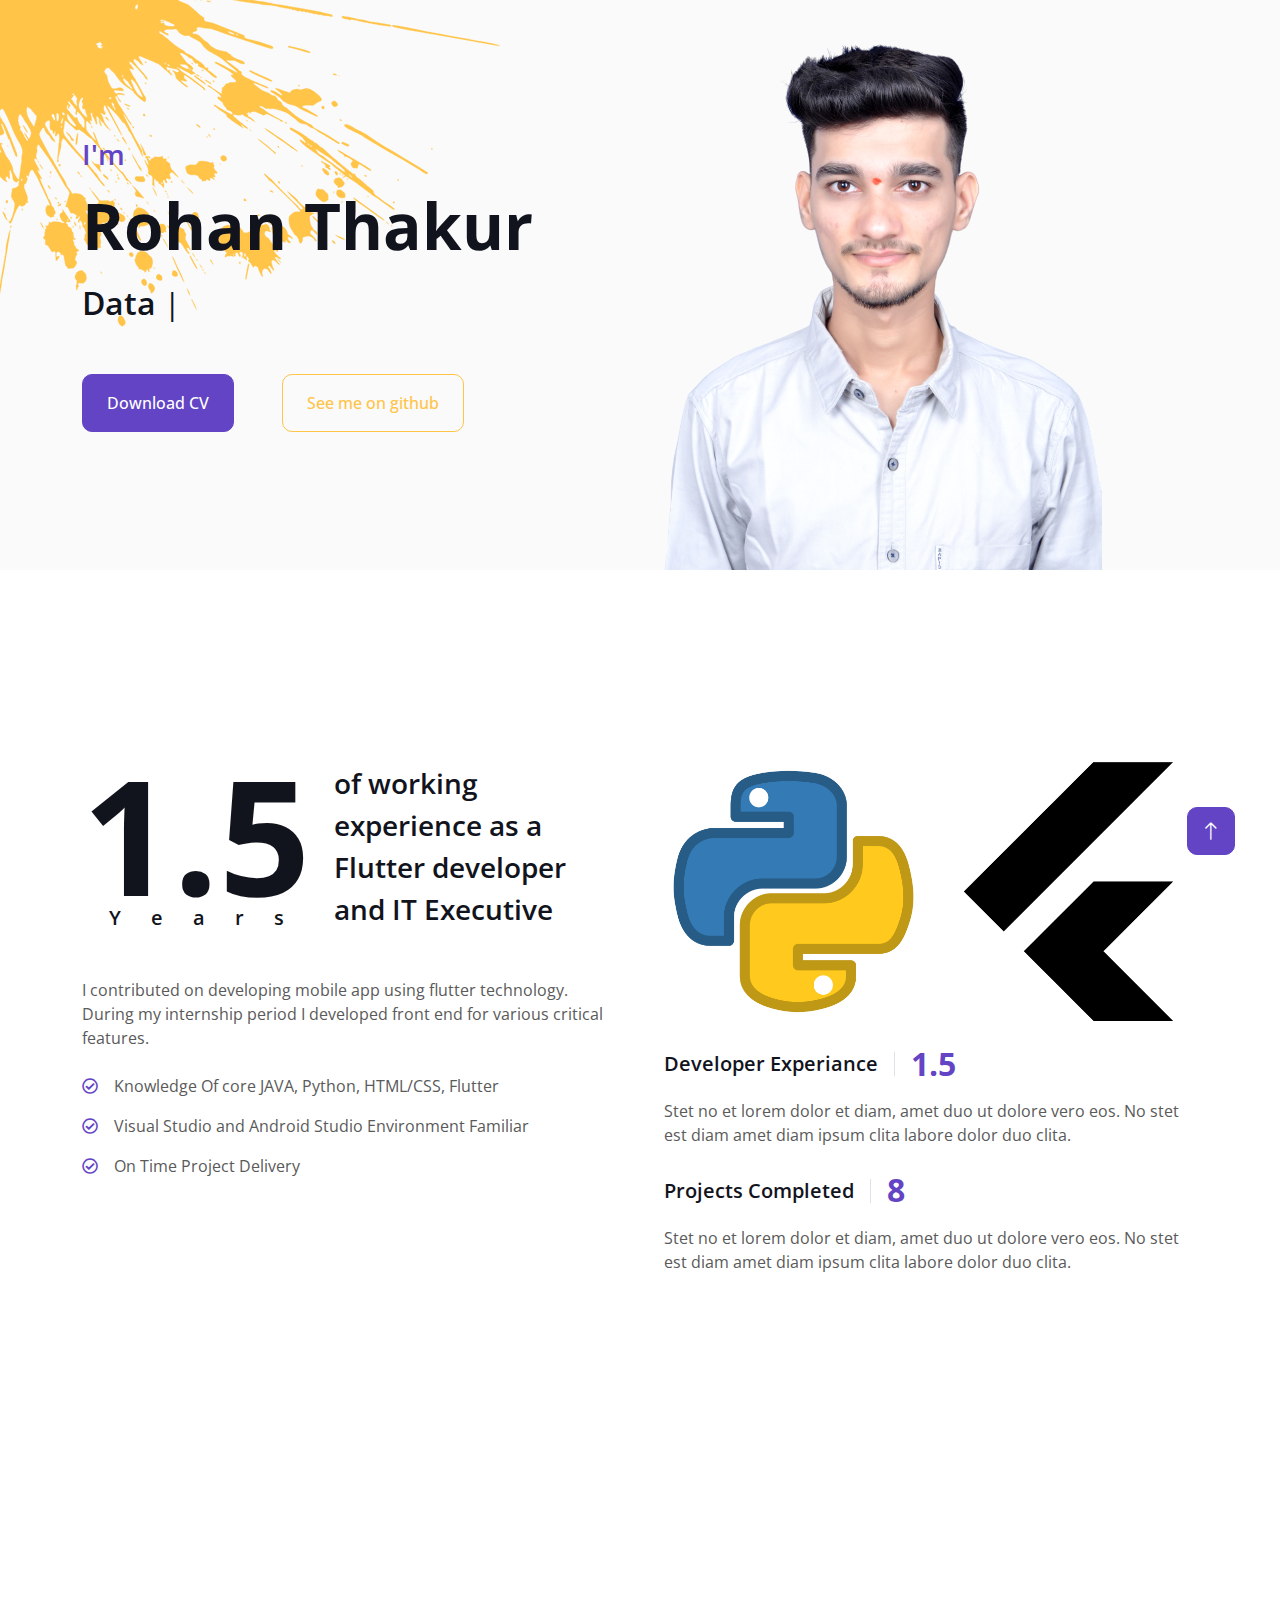
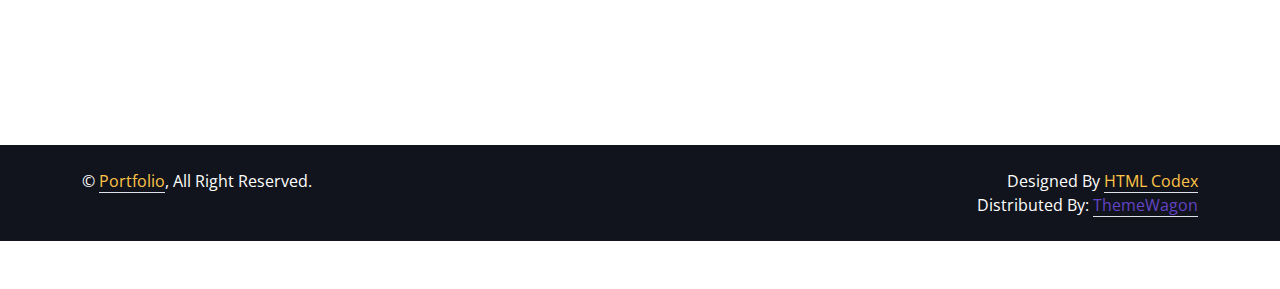
==== commit aaa057d0: "link icon" ====
--- a/index.html
+++ b/index.html
@@ -78,6 +78,7 @@
                     <div class="typed-text d-none">Data Analyst, Web Developer, Flutter Developer, Python Developer</div>
                     <div class="d-flex align-items-center pt-5">
                         <a href="Rohan_Thakur_Resume.pdf" class="btn btn-primary py-3 px-4 me-5">Download CV</a>
+                        <a href="https://github.com/darkginka" class="btn btn-outline-secondary py-3 px-4 me-5">See me on github</a>
                     </div>
                 </div>
                 <div class="col-lg-6">
@@ -300,11 +301,11 @@
                         <img class="img-fluid" src="img/project-2.jpg" alt="">
                         <div class="portfolio-btn">
                             <a class="btn btn-lg-square btn-outline-secondary border-2 mx-1" href="img/project-2.jpg" data-lightbox="portfolio"><i class="fa fa-eye"></i></a>
-                            <a class="btn btn-lg-square btn-outline-secondary border-2 mx-1" href=""><i class="fa fa-link"></i></a>
-                        </div>
-                    </div>
-                </div>
-                <div class="col-lg-4 col-md-6 portfolio-item third">
+                            <a class="btn btn-lg-square btn-outline-secondary border-2 mx-1" href="https://github.com/darkginka/Disease-Based-Diet-Recommanded-System"><i class="fa fa-link"></i></a>
+                        </div>
+                    </div>
+                </div>
+                <div class="col-lg-4 col-md-6 portfolio-item first">
                     <div class="portfolio-img rounded overflow-hidden">
                         <img class="img-fluid" src="img/project-3.jpg" alt="">
                         <div class="portfolio-btn">
@@ -313,21 +314,21 @@
                         </div>
                     </div>
                 </div>
+                <div class="col-lg-4 col-md-6 portfolio-item third">
+                    <div class="portfolio-img rounded overflow-hidden">
+                        <img class="img-fluid" src="img/project-4.png" alt="">
+                        <div class="portfolio-btn">
+                            <a class="btn btn-lg-square btn-outline-secondary border-2 mx-1" href="img/project-4.jpg" data-lightbox="portfolio"><i class="fa fa-eye"></i></a>
+                            <a class="btn btn-lg-square btn-outline-secondary border-2 mx-1" href="https://github.com/darkginka/Demo-Flutter-App"><i class="fa fa-link"></i></a>
+                        </div>
+                    </div>
+                </div>
                 <div class="col-lg-4 col-md-6 portfolio-item second">
                     <div class="portfolio-img rounded overflow-hidden">
-                        <img class="img-fluid" src="img/project-4.jpg" alt="">
-                        <div class="portfolio-btn">
-                            <a class="btn btn-lg-square btn-outline-secondary border-2 mx-1" href="img/project-4.jpg" data-lightbox="portfolio"><i class="fa fa-eye"></i></a>
-                            <a class="btn btn-lg-square btn-outline-secondary border-2 mx-1" href=""><i class="fa fa-link"></i></a>
-                        </div>
-                    </div>
-                </div>
-                <div class="col-lg-4 col-md-6 portfolio-item first">
-                    <div class="portfolio-img rounded overflow-hidden">
-                        <img class="img-fluid" src="img/project-3.jpg" alt="">
+                        <img class="img-fluid" src="img/project-5.png" alt="">
                         <div class="portfolio-btn">
                             <a class="btn btn-lg-square btn-outline-secondary border-2 mx-1" href="img/project-3.jpg" data-lightbox="portfolio"><i class="fa fa-eye"></i></a>
-                            <a class="btn btn-lg-square btn-outline-secondary border-2 mx-1" href=""><i class="fa fa-link"></i></a>
+                            <a class="btn btn-lg-square btn-outline-secondary border-2 mx-1" href="https://github.com/darkginka/Books-For-Referance"><i class="fa fa-link"></i></a>
                         </div>
                     </div>
                 </div>
@@ -336,7 +337,7 @@
                         <img class="img-fluid" src="img/project-6.jpg" alt="">
                         <div class="portfolio-btn">
                             <a class="btn btn-lg-square btn-outline-secondary border-2 mx-1" href="img/project-6.jpg" data-lightbox="portfolio"><i class="fa fa-eye"></i></a>
-                            <a class="btn btn-lg-square btn-outline-secondary border-2 mx-1" href=""><i class="fa fa-link"></i></a>
+                            <a class="btn btn-lg-square btn-outline-secondary border-2 mx-1" href="https://github.com/darkginka/Brother-Barbershop-Andrioid-App"><i class="fa fa-link"></i></a>
                         </div>
                     </div>
                 </div>
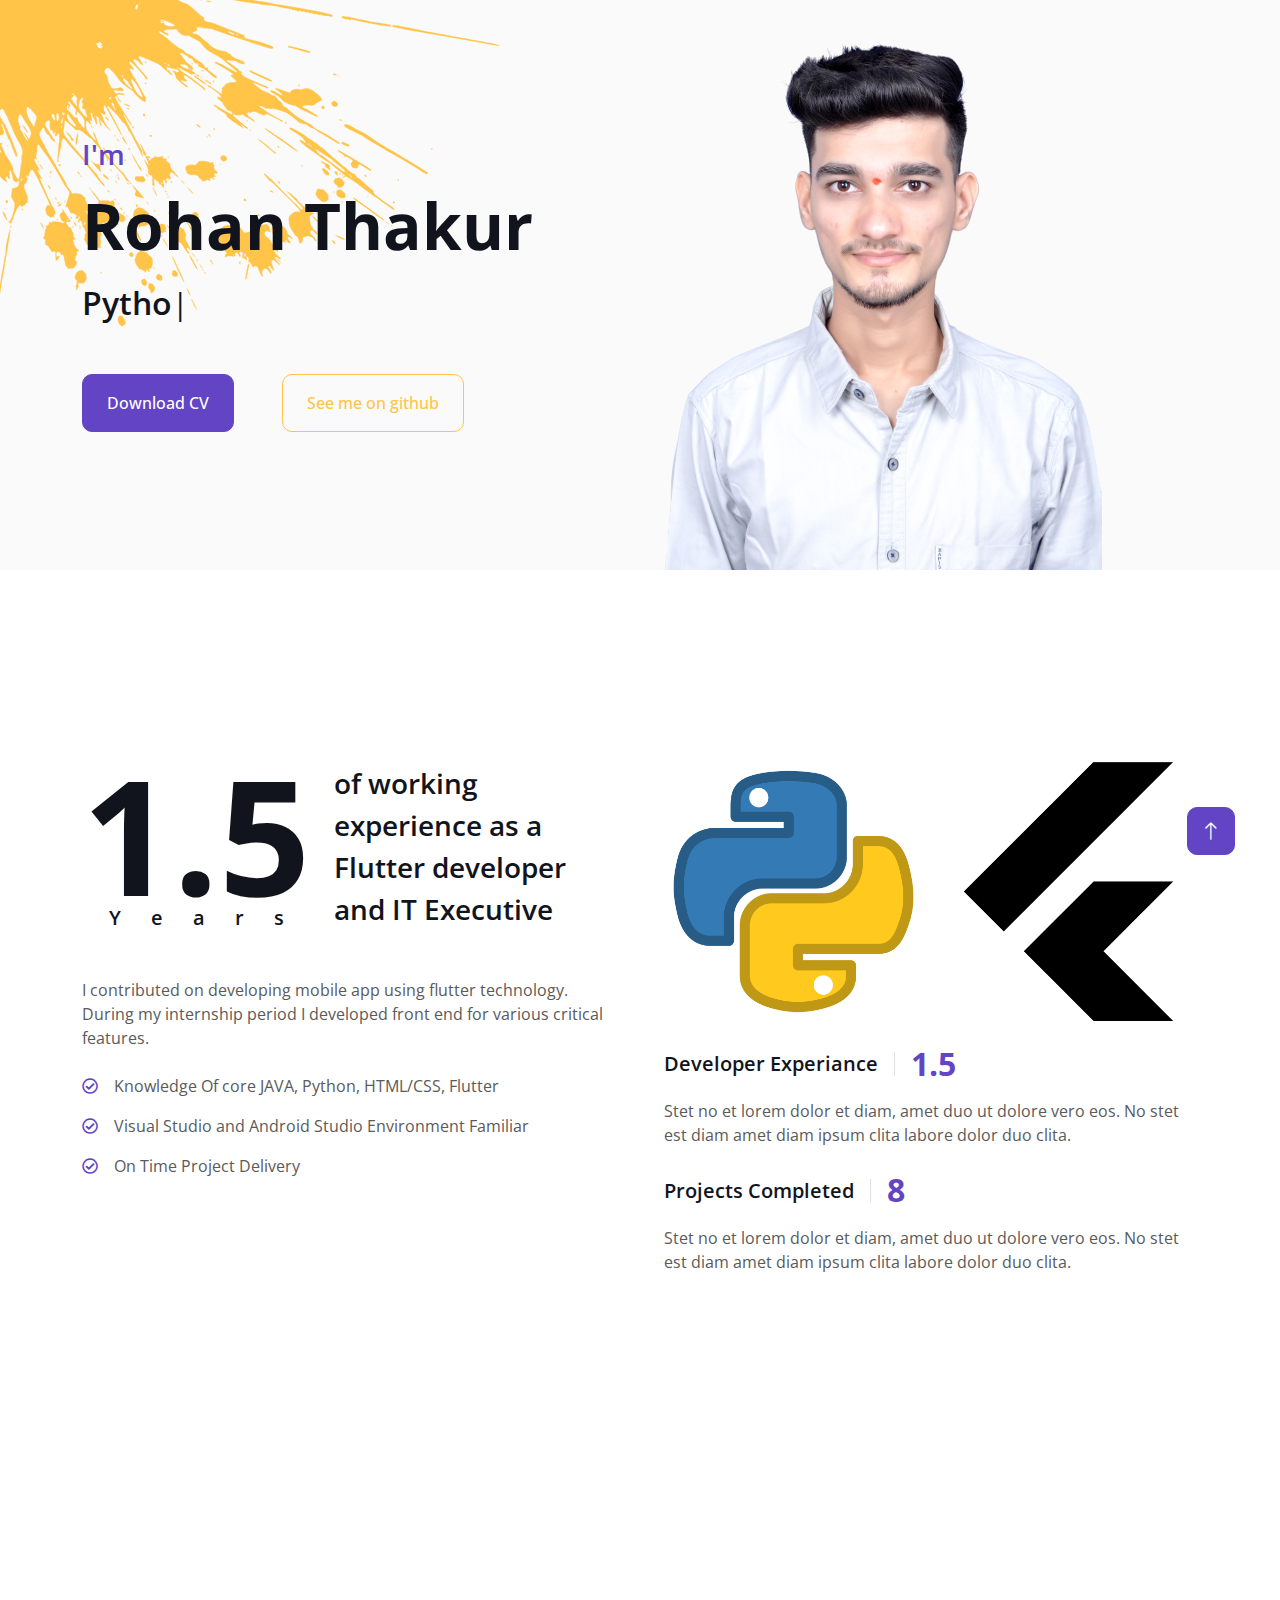
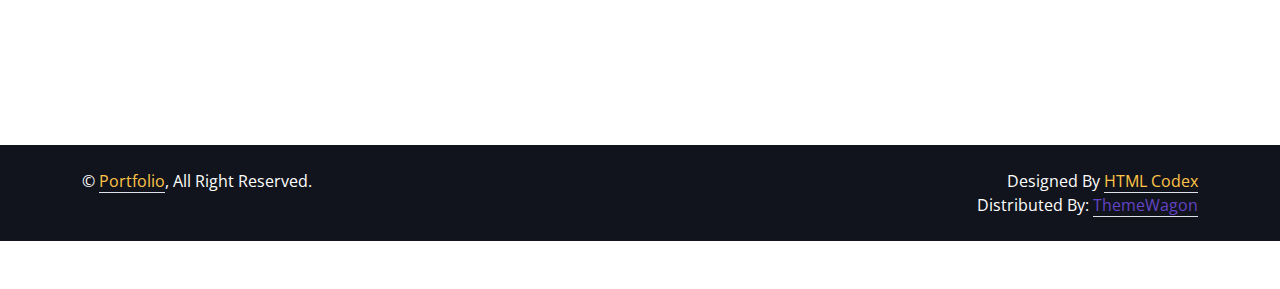
==== commit b406156c: "Update index.html" ====
--- a/index.html
+++ b/index.html
@@ -75,7 +75,7 @@
                     <h3 class="text-primary mb-3">I'm</h3>
                     <h1 class="display-3 mb-3">Rohan Thakur</h1>
                     <h2 class="typed-text-output d-inline"></h2>
-                    <div class="typed-text d-none">Data Analyst, Web Developer, Flutter Developer, Python Developer</div>
+                    <div class="typed-text d-none">Python Developer,Flutter Developer,AWS ,Django Developer</div>
                     <div class="d-flex align-items-center pt-5">
                         <a href="Rohan_Thakur_Resume.pdf" class="btn btn-primary py-3 px-4 me-5">Download CV</a>
                         <a href="https://github.com/darkginka" class="btn btn-outline-secondary py-3 px-4 me-5">See me on github</a>
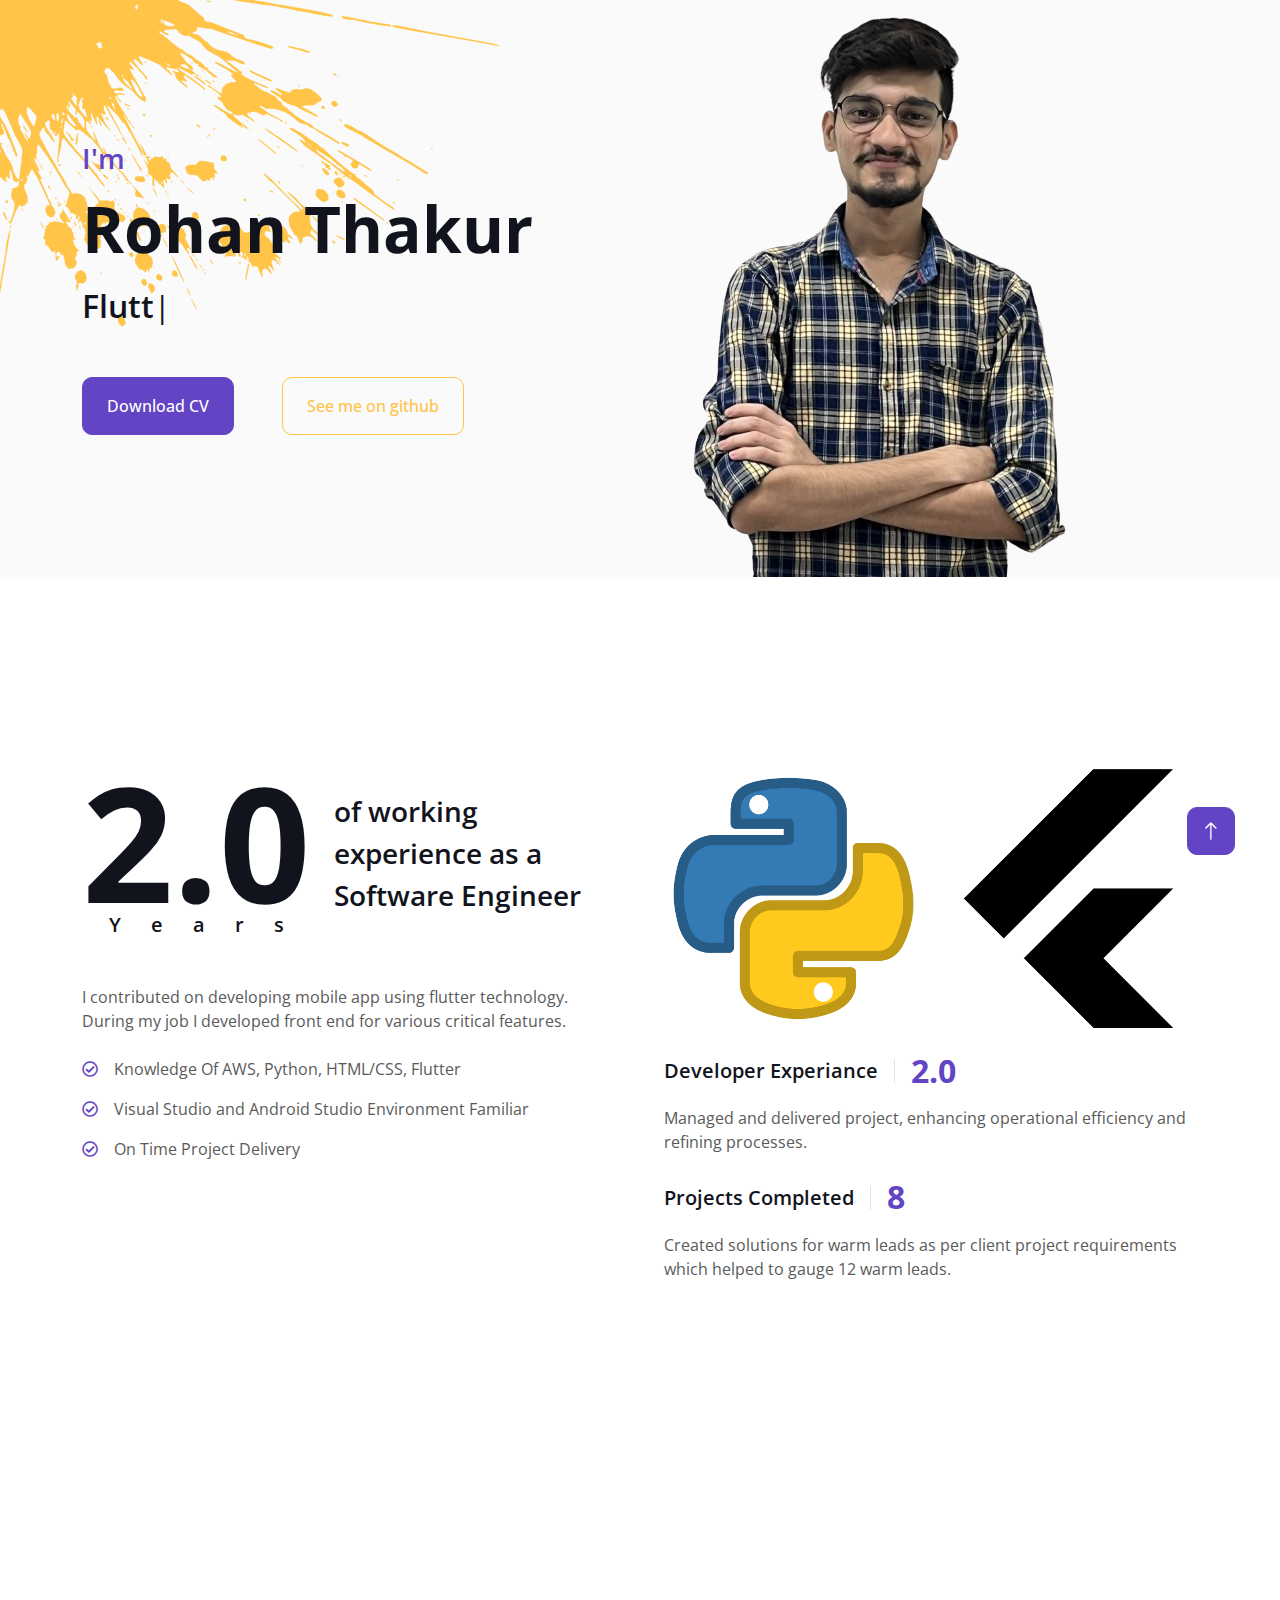
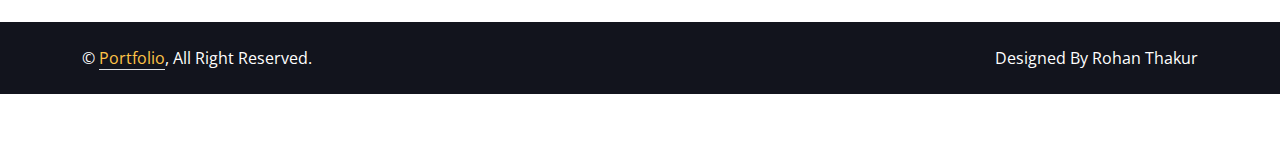
==== commit 30ca6d02: "v1.1" ====
--- a/index.html
+++ b/index.html
@@ -75,7 +75,7 @@
                     <h3 class="text-primary mb-3">I'm</h3>
                     <h1 class="display-3 mb-3">Rohan Thakur</h1>
                     <h2 class="typed-text-output d-inline"></h2>
-                    <div class="typed-text d-none">Python Developer,Flutter Developer,AWS ,Django Developer</div>
+                    <div class="typed-text d-none">Flutter , Python , Google Cloud Platform , Amazon Web Services , Firebase</div>
                     <div class="d-flex align-items-center pt-5">
                         <a href="Rohan_Thakur_Resume.pdf" class="btn btn-primary py-3 px-4 me-5">Download CV</a>
                         <a href="https://github.com/darkginka" class="btn btn-outline-secondary py-3 px-4 me-5">See me on github</a>
@@ -96,16 +96,16 @@
                 <div class="col-lg-6 wow fadeInUp" data-wow-delay="0.1s">
                     <div class="d-flex align-items-center mb-5">
                         <div class="years flex-shrink-0 text-center me-4">
-                            <h1 class="display-1 mb-0">1.5</h1>
+                            <h1 class="display-1 mb-0">2.0</h1>
                             <h5 class="mb-0">Years</h5>
                         </div>
-                        <h3 class="lh-base mb-0">of working experience as a Flutter developer and IT Executive</h3>
+                        <h3 class="lh-base mb-0">of working experience as a Software Engineer</h3>
                     </div>
                     <p class="mb-4">I contributed on developing mobile app using flutter
-                        technology. During my internship period I developed front end
+                        technology. During my job I developed front end
                         for various critical features.
                         </p>
-                    <p class="mb-3"><i class="far fa-check-circle text-primary me-3"></i>Knowledge Of core JAVA, Python, HTML/CSS, Flutter</p>
+                    <p class="mb-3"><i class="far fa-check-circle text-primary me-3"></i>Knowledge Of AWS, Python, HTML/CSS, Flutter</p>
                     <p class="mb-3"><i class="far fa-check-circle text-primary me-3"></i>Visual Studio and Android Studio Environment Familiar
                     </p>
                     <p class="mb-3"><i class="far fa-check-circle text-primary me-3"></i>On Time Project Delivery</p>
@@ -121,14 +121,14 @@
                     </div>
                     <div class="d-flex align-items-center mb-3">
                         <h5 class="border-end pe-3 me-3 mb-0">Developer Experiance</h5>
-                        <h2 class="text-primary fw-bold mb-0" data-toggle="counter-up">1.5</h2>
-                    </div>
-                    <p class="mb-4">Stet no et lorem dolor et diam, amet duo ut dolore vero eos. No stet est diam amet diam ipsum clita labore dolor duo clita.</p>
+                        <h2 class="text-primary fw-bold mb-0" data-toggle="counter-up">2.0</h2>
+                    </div>
+                    <p class="mb-4">Managed and delivered project, enhancing operational efficiency and refining processes.</p>
                     <div class="d-flex align-items-center mb-3">
                         <h5 class="border-end pe-3 me-3 mb-0">Projects Completed</h5>
                         <h2 class="text-primary fw-bold mb-0" data-toggle="counter-up">8</h2>
                     </div>
-                    <p class="mb-0">Stet no et lorem dolor et diam, amet duo ut dolore vero eos. No stet est diam amet diam ipsum clita labore dolor duo clita.</p>
+                    <p class="mb-0">Created solutions for warm leads as per client project requirements which helped to gauge 12 warm leads.</p>
                 </div>
             </div>
         </div>
@@ -141,36 +141,34 @@
         <div class="container">
             <div class="row g-5">
                 <div class="col-lg-6 wow fadeInUp" data-wow-delay="0.1s">
-                    <h1 class="display-5 mb-5">Skills & Experience</h1>
-                    <p class="mb-4">Stet no et lorem dolor et diam, amet duo ut dolore vero eos. No stet est diam rebum amet diam ipsum clita dolor duo clita sit.</p>
-                    <h3 class="mb-4">My Skills</h3>
+                    <h1 class="display-5 mb-5">Skills</h1>
                     <div class="row align-items-center">
                         <div class="col-md-6">
                             <div class="skill mb-4">
                                 <div class="d-flex justify-content-between">
                                     <h6 class="font-weight-bold">HTML</h6>
-                                    <h6 class="font-weight-bold">95%</h6>
-                                </div>
-                                <div class="progress">
-                                    <div class="progress-bar bg-primary" role="progressbar" aria-valuenow="95" aria-valuemin="0" aria-valuemax="100"></div>
+                                    <h6 class="font-weight-bold">75%</h6>
+                                </div>
+                                <div class="progress">
+                                    <div class="progress-bar bg-primary" role="progressbar" aria-valuenow="75" aria-valuemin="0" aria-valuemax="100"></div>
                                 </div>
                             </div>
                             <div class="skill mb-4">
                                 <div class="d-flex justify-content-between">
                                     <h6 class="font-weight-bold">CSS</h6>
-                                    <h6 class="font-weight-bold">90%</h6>
-                                </div>
-                                <div class="progress">
-                                    <div class="progress-bar bg-danger" role="progressbar" aria-valuenow="90" aria-valuemin="0" aria-valuemax="100"></div>
+                                    <h6 class="font-weight-bold">60%</h6>
+                                </div>
+                                <div class="progress">
+                                    <div class="progress-bar bg-danger" role="progressbar" aria-valuenow="60" aria-valuemin="0" aria-valuemax="100"></div>
                                 </div>
                             </div>
                             <div class="skill mb-4">
                                 <div class="d-flex justify-content-between">
                                     <h6 class="font-weight-bold">JavaScript</h6>
-                                    <h6 class="font-weight-bold">95%</h6>
-                                </div>
-                                <div class="progress">
-                                    <div class="progress-bar bg-dark" role="progressbar" aria-valuenow="95" aria-valuemin="0" aria-valuemax="100"></div>
+                                    <h6 class="font-weight-bold">65%</h6>
+                                </div>
+                                <div class="progress">
+                                    <div class="progress-bar bg-dark" role="progressbar" aria-valuenow="65" aria-valuemin="0" aria-valuemax="100"></div>
                                 </div>
                             </div>  
                         </div>
@@ -219,16 +217,16 @@
                         <div id="tab-1" class="tab-pane fade show p-0 active">
                             <div class="row gy-5 gx-4">
                                 <div class="col-sm-6">
-                                    <h5>Flutter Developer</h5>
+                                    <h5>jr. Software Engineer</h5>
                                     <hr class="text-primary my-2">
                                     <p class="text-primary mb-1">2021 - 2022</p>
-                                    <h6 class="mb-0">O2BIZZ Solutions</h6>
-                                </div>
-                                <div class="col-sm-6">
-                                    <h5>IT Executive</h5>
+                                    <h6 class="mb-0">O2BIZ Solutions</h6>
+                                </div>
+                                <div class="col-sm-6">
+                                    <h5>Software Engineer</h5>
                                     <hr class="text-primary my-2">
                                     <p class="text-primary mb-1">2022 - 2024</p>
-                                    <h6 class="mb-0">EdIndia Foundation</h6>
+                                    <h6 class="mb-0">Sterlite EdIndia Foundation</h6>
                                 </div>
                                
                             </div>
@@ -238,7 +236,7 @@
                                 <div class="col-sm-6">
                                     <h5>Secondary School Certificate</h5>
                                     <hr class="text-primary my-2">
-                                    <p class="text-primary mb-1">2015 - 2015</p>
+                                    <p class="text-primary mb-1">2014 - 2015</p>
                                     <h6 class="mb-0">Maharashtra State Board</h6>
                                 </div>
                                 <div class="col-sm-6">
@@ -274,7 +272,7 @@
         <div class="container">
             <div class="row g-5 mb-5 align-items-center wow fadeInUp" data-wow-delay="0.1s">
                 <div class="col-lg-6">
-                    <h1 class="display-5 mb-0">My Projects</h1>
+                    <h1 class="display-5 mb-0">Projects</h1>
                 </div>
                 <div class="col-lg-6 text-lg-end">
                     <ul class="list-inline mx-n3 mb-0" id="portfolio-flters">
@@ -361,17 +359,17 @@
                     <h3 class="fw-bold">716A, Chirner, Uran, 410206</h3>
                     <hr class="w-100">
                     <p class="mb-2">Call me:</p>
-                    <h3 class="fw-bold">+91 9702616558</h3>
+                    <h3 class="fw-bold"><a href="tel:+919702616558">+91 9702616558</a></h3>
                     <hr class="w-100">
                     <p class="mb-2">Mail me:</p>
-                    <h3 class="fw-bold">b4.rohan@gmail.com</h3>
+                    <h3 class="fw-bold"><a href="mailto:b4.rohan@gmail.com">b4.rohan@gmail.com</a></h3>
                     <hr class="w-100">
                     <p class="mb-2">Follow me:</p>
                     <div class="d-flex pt-2">
-                        <a class="btn btn-square btn-primary me-2" href="https://twitter.com/thakurrohan476"><i class="fab fa-twitter"></i></a>
+                        <a class="btn btn-square btn-primary me-2" href="https://twitter.com/rohanthakur03"><i class="fab fa-twitter"></i></a>
                         <a class="btn btn-square btn-primary me-2" href="https://www.facebook.com/darkginka"><i class="fab fa-facebook-f"></i></a>
-                        <a class="btn btn-square btn-primary me-2" href="https://www.instagram.com/iam_thakur__/"><i class="fab fa-instagram"></i></a>
-                        <a class="btn btn-square btn-primary me-2" href="https://www.linkedin.com/in/rohan-kiran-thakur/"><i class="fab fa-linkedin-in"></i></a>
+                        <a class="btn btn-square btn-primary me-2" href="https://www.instagram.com/_rohan.thakur03"><i class="fab fa-instagram"></i></a>
+                        <a class="btn btn-square btn-primary me-2" href="https://www.linkedin.com/in/rohanthakur03"><i class="fab fa-linkedin-in"></i></a>
                     </div>
                 </div>
                 <div class="col-lg-7 col-md-6 wow fadeInUp" data-wow-delay="0.5s">
@@ -395,9 +393,7 @@
                         &copy; <a class="border-bottom text-secondary" href="#">Portfolio</a>, All Right Reserved.
                     </div>
                     <div class="col-md-6 text-center text-md-end">
-                        <!--/*** This template is free as long as you keep the footer author’s credit link/attribution link/backlink. If you'd like to use the template without the footer author’s credit link/attribution link/backlink, you can purchase the Credit Removal License from "https://htmlcodex.com/credit-removal". Thank you for your support. ***/-->
-                        Designed By <a class="border-bottom text-secondary" href="https://htmlcodex.com">HTML Codex</a>
-                        <br>Distributed By: <a class="border-bottom" href="https://themewagon.com" target="_blank">ThemeWagon</a>
+                        Designed By Rohan Thakur                     
                     </div>
                 </div>
             </div>
